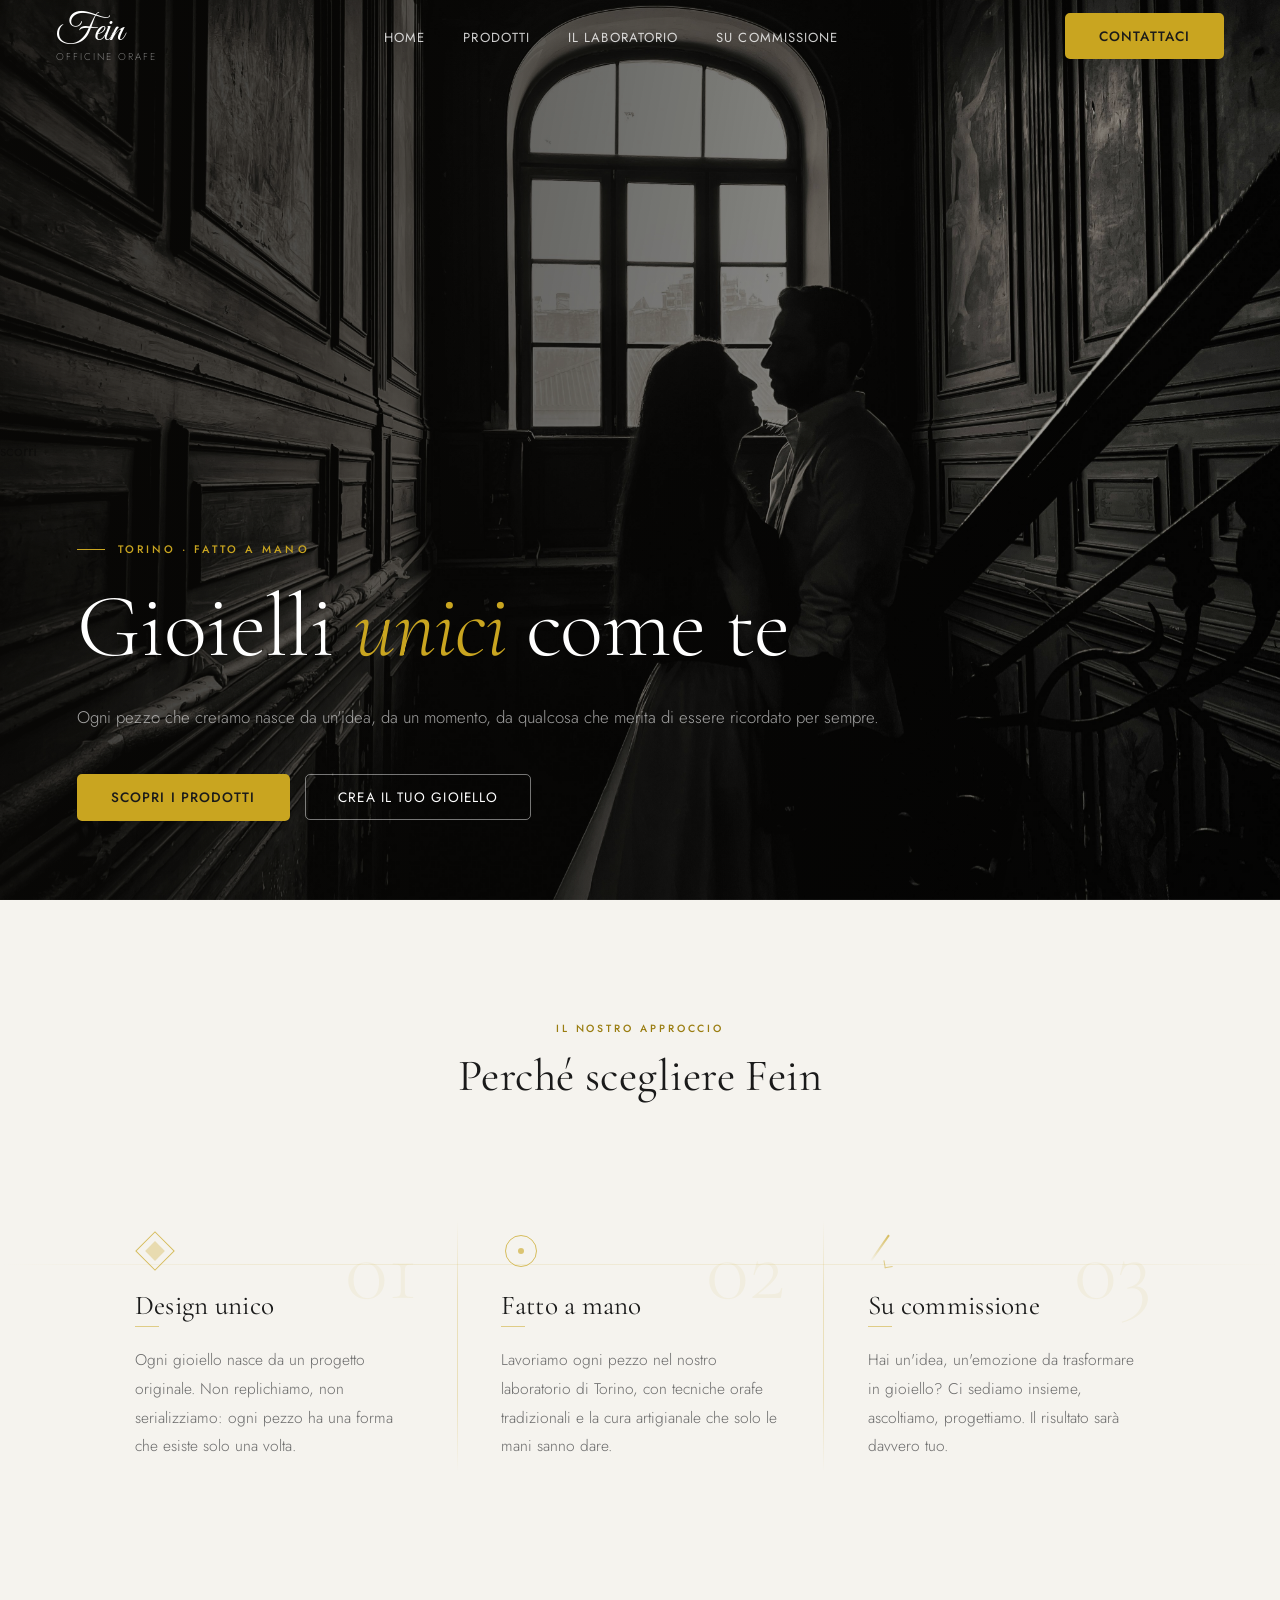
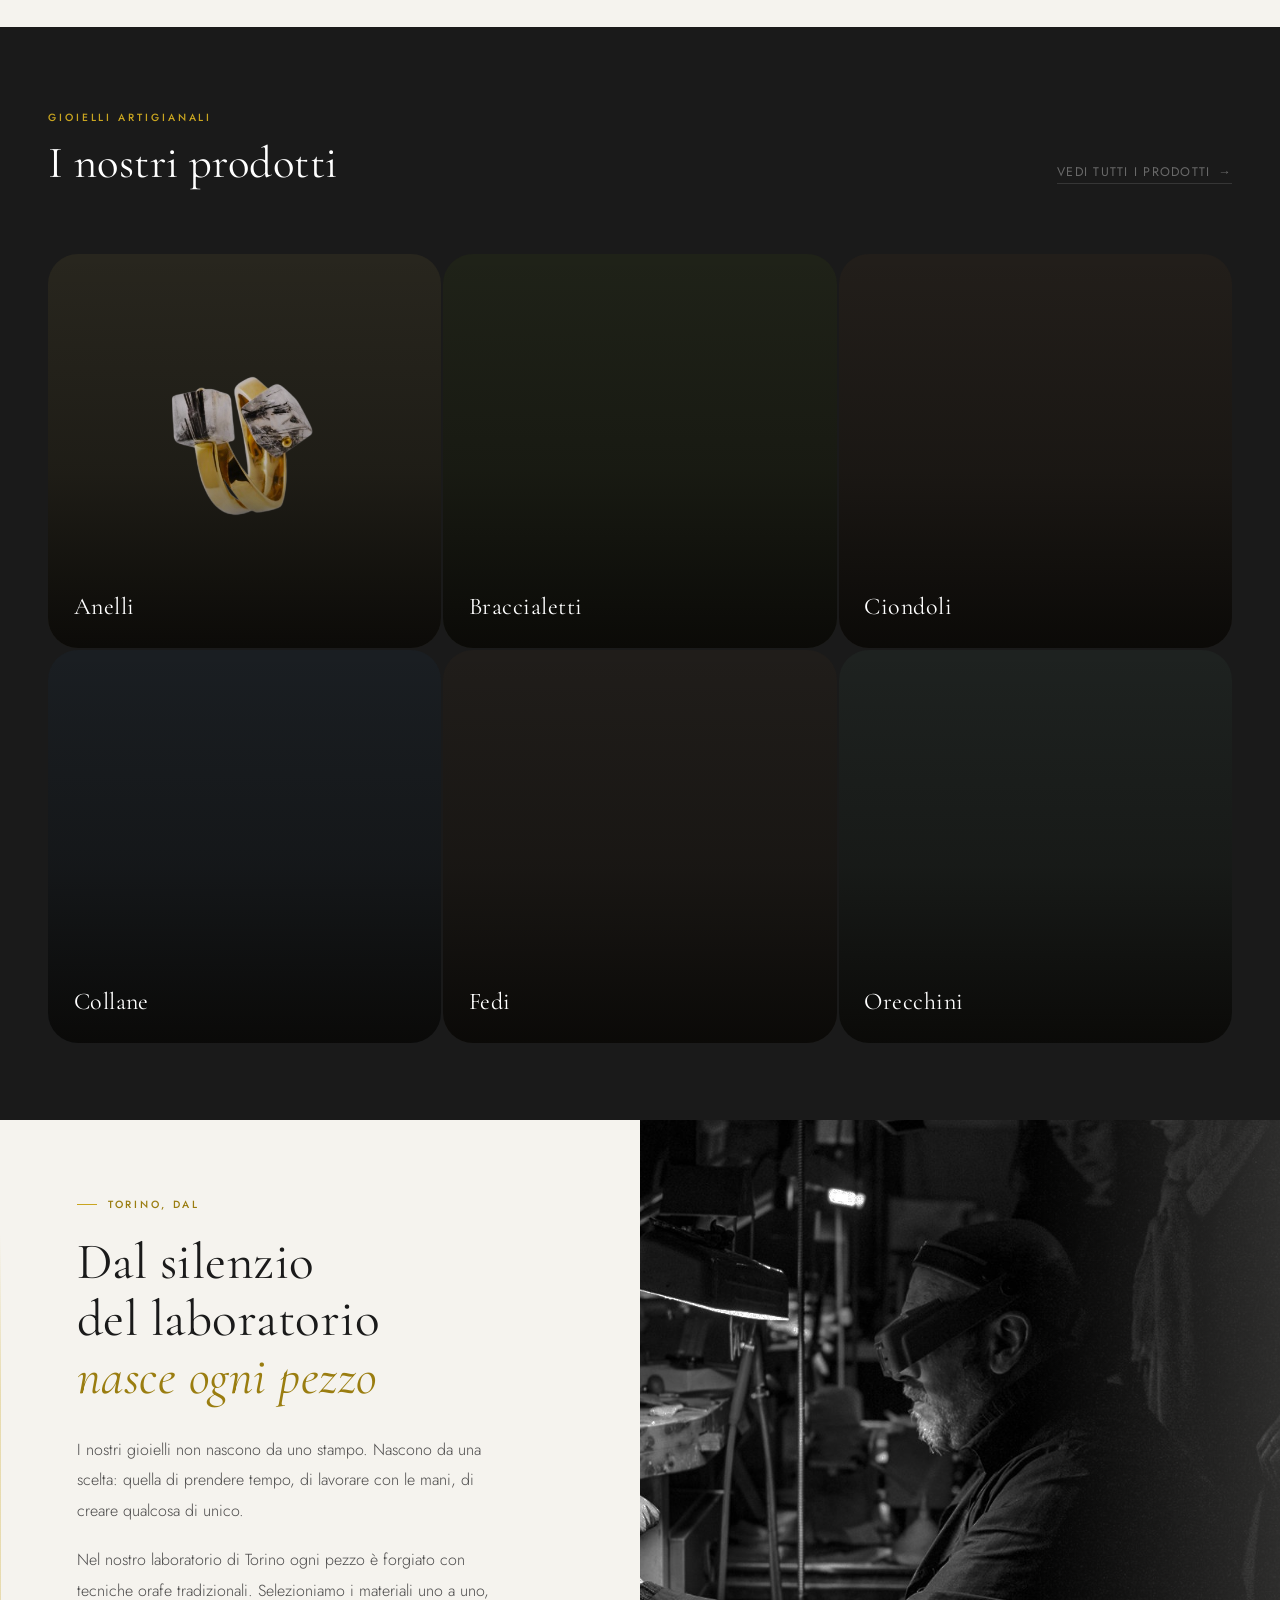
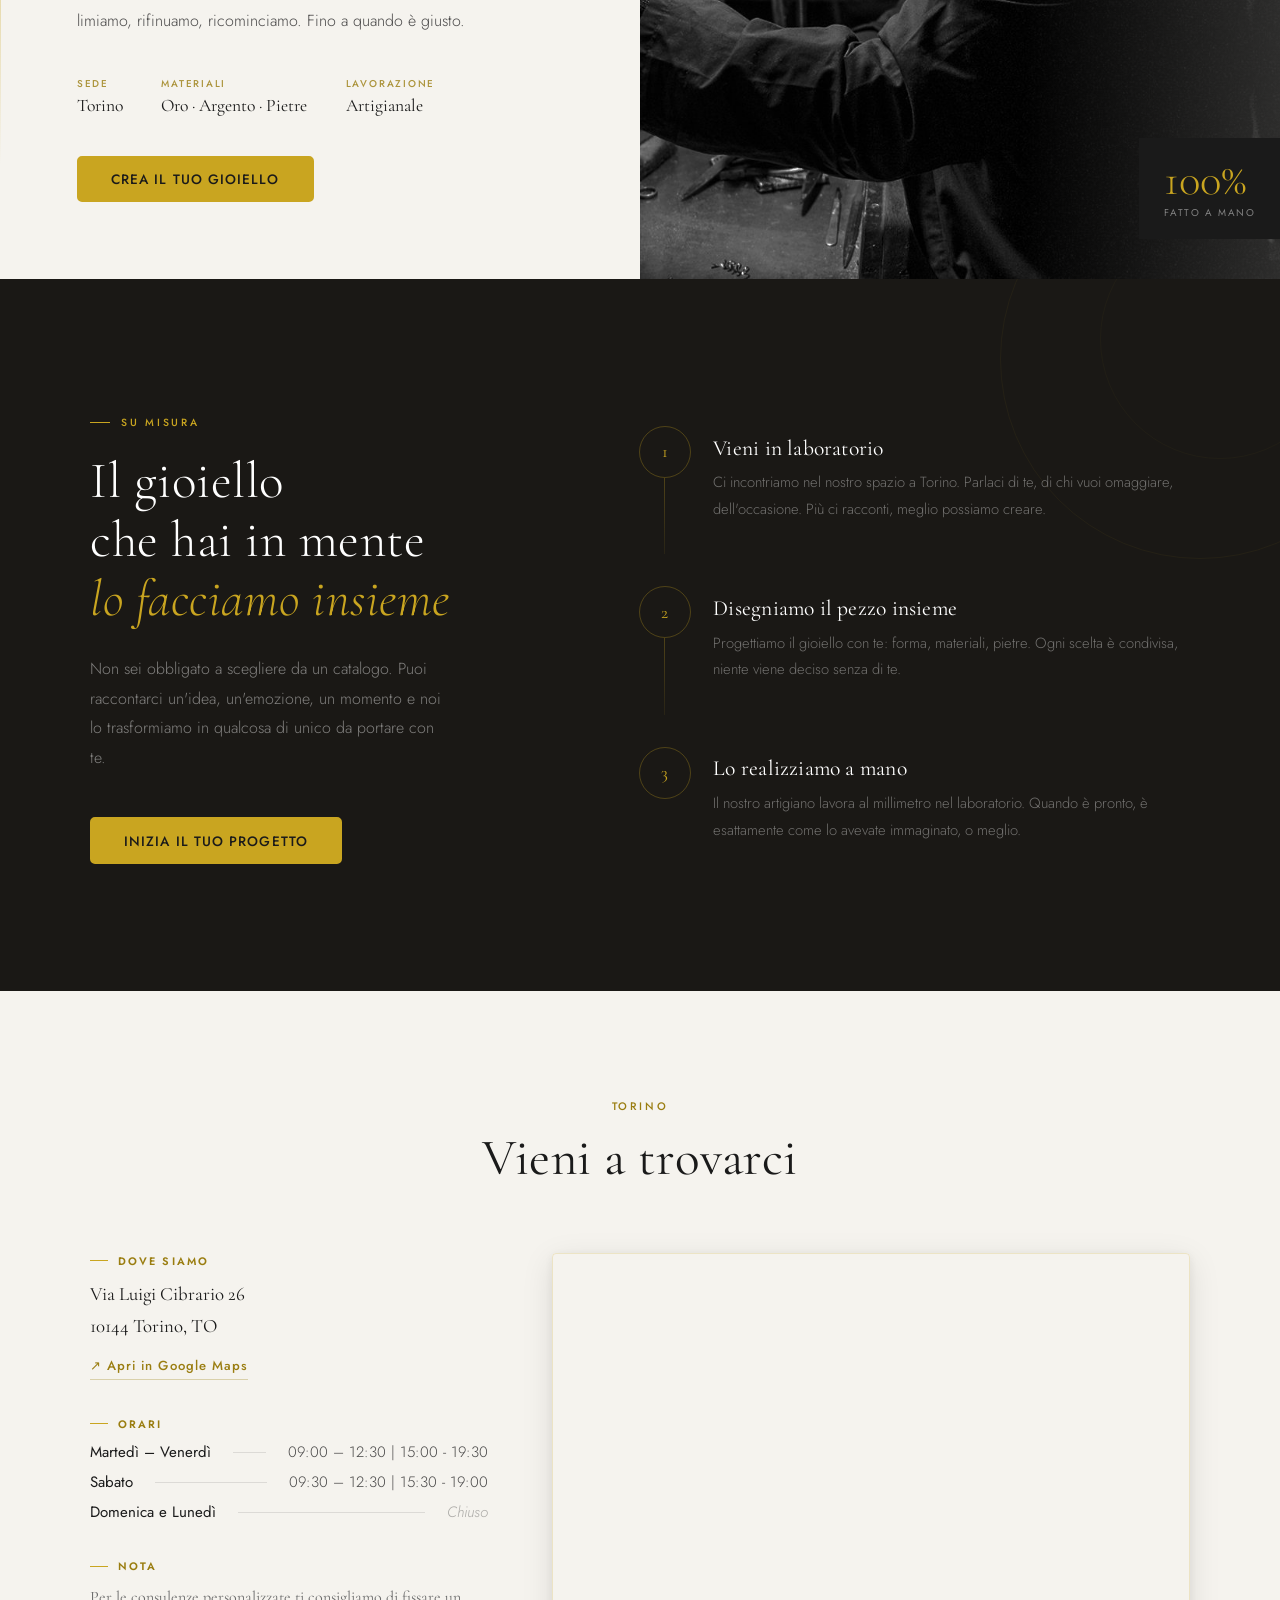
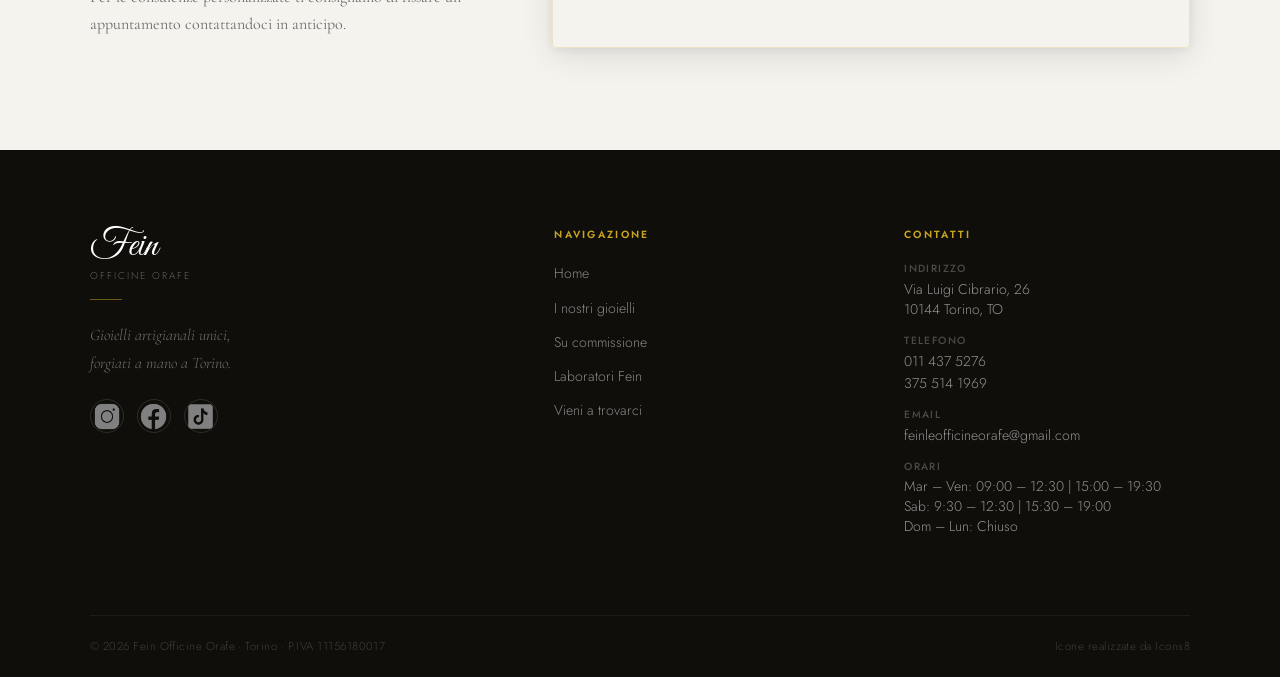
==== index.html @ 483e3eca "initial commit" ====
<!DOCTYPE html>
<html lang="it">
<head>
  <meta charset="UTF-8" />
  <meta name="viewport" content="width=device-width, initial-scale=1.0" />
  <title>Fein — Officine Orafe · Gioielli Artigianali a Torino</title>

  <!-- Google Fonts -->
  <link rel="preconnect" href="https://fonts.googleapis.com" />
  <link rel="preconnect" href="https://fonts.gstatic.com" crossorigin />
  <link href="https://fonts.googleapis.com/css2?family=Great+Vibes&family=Cormorant+Garamond:ital,wght@0,300;0,400;0,600;1,300;1,400&family=Jost:wght@300;400;500;600&display=swap" rel="stylesheet" />

  <link rel="stylesheet" href="/style.css" />
</head>
<body>

  <!-- ═══════════════════════════════════════
       NAVBAR
  ═══════════════════════════════════════ -->
  <nav class="navbar" id="navbar">

    <a href="/index.html" class="navbar__logo">
      <span class="navbar__logo-script">Fein</span>
      <span class="navbar__logo-subtitle">Officine orafe</span>
    </a>

    <ul class="navbar__links">
      <li><a href="/index.html">Home</a></li>
      <li><a href="/catalogo/index.html">Prodotti</a></li>
      <li><a href="/laboratorio/index.html">Il laboratorio</a></li>
      <li><a href="/su commissione/index.html">Su commissione</a></li>
    </ul>

    <a href="/contatti/index.html" class="btn-gold navbar__cta">Contattaci</a>

    <button class="navbar__hamburger" id="hamburger" aria-label="Menu">
      <span></span><span></span><span></span>
    </button>
  </nav>

  <!-- Mobile menu -->
  <div class="navbar__mobile-menu" id="mobileMenu">
    <a href="/index.html">Home</a>
    <a href="/catalogo/index.html">Prodotti</a>
    <a href="/laboratorio/index.html">Il laboratorio</a>
    <a href="/su commissione/index.html">Su commissione</a>
    <a href="/contatti/index.html" class="btn-gold" style="text-align:center; margin-top:.5rem;">Contattaci</a>
  </div>


  <!-- ═══════════════════════════════════════
       HERO
  ═══════════════════════════════════════ -->
  <section class="hero" id="home">


    <div class="hero__bg"></div>

    <!-- Overlay scuro + grain -->
    <div class="hero__overlay"></div>
    <div class="hero__grain" aria-hidden="true"></div>

    <div class="hero__inner">

      <!-- Colonna testo -->
      <div class="hero__content">
        <span class="hero__eyebrow">Torino · Fatto a mano</span>

        <h1 class="hero__title">
          Gioielli 
          <em>unici</em>
          come te
        </h1>

        <p class="hero__lead">
          Ogni pezzo che creiamo nasce da un'idea, da un momento,
          da qualcosa che merita di essere ricordato per sempre.
        </p>

        <div class="hero__actions">
          <a href="/catalogo/index.html" class="btn-gold">Scopri i prodotti</a>
          <a href="/su commissione/index.html" class="btn-outline">Crea il tuo gioiello</a>
        </div>
      </div>

      <!-- Decorazione geometrica laterale -->
      <div class="hero__deco" aria-hidden="true">
        <div class="hero__deco-ring hero__deco-ring--lg"></div>
        <div class="hero__deco-ring hero__deco-ring--sm"></div>
        <div class="hero__deco-line"></div>
      </div>

    </div>

    <!-- Scroll indicator -->
    <div class="hero__scroll" aria-hidden="true">
      <span class="hero__scroll-line"></span>
      <span class="hero__scroll-label">scorri</span>
    </div>

  </section>


  <!-- ═══════════════════════════════════════
       PERCHÉ FEIN
  ═══════════════════════════════════════ -->
  <section class="why" id="perche">

    <div class="why__inner">

      <div class="why__header reveal">
        <span class="why__eyebrow">Il nostro approccio</span>
        <h2 class="why__title">Perché scegliere Fein</h2>
      </div>

      <div class="why__grid">

        <!-- Card 1 -->
        <div class="why-card reveal">
          <span class="why-card__number" aria-hidden="true">01</span>
          <div class="why-card__icon why-card__icon--design" aria-hidden="true"></div>
          <div>
            <h3 class="why-card__title">Design unico</h3>
            <div class="why-card__rule"></div>
          </div>
          <p class="why-card__body">
            Ogni gioiello nasce da un progetto originale. Non replichiamo,
            non serializziamo: ogni pezzo ha una forma che esiste solo
            una volta.
          </p>
        </div>

        <!-- Card 2 -->
        <div class="why-card reveal" style="transition-delay: 0.14s;">
          <span class="why-card__number" aria-hidden="true">02</span>
          <div class="why-card__icon why-card__icon--hand" aria-hidden="true"></div>
          <div>
            <h3 class="why-card__title">Fatto a mano</h3>
            <div class="why-card__rule"></div>
          </div>
          <p class="why-card__body">
            Lavoriamo ogni pezzo nel nostro laboratorio di Torino,
            con tecniche orafe tradizionali e la cura artigianale
            che solo le mani sanno dare.
          </p>
        </div>

        <!-- Card 3 -->
        <div class="why-card reveal" style="transition-delay: 0.28s;">
          <span class="why-card__number" aria-hidden="true">03</span>
          <div class="why-card__icon why-card__icon--custom" aria-hidden="true"></div>
          <div>
            <h3 class="why-card__title">Su commissione</h3>
            <div class="why-card__rule"></div>
          </div>
          <p class="why-card__body">
            Hai un'idea, un'emozione da trasformare in gioiello?
            Ci sediamo insieme, ascoltiamo, progettiamo.
            Il risultato sarà davvero tuo.
          </p>
        </div>

      </div>

    </div>
  </section>


  <!-- ═══════════════════════════════════════
       I NOSTRI PRODOTTI
  ═══════════════════════════════════════ -->
  <section class="products" id="prodotti">
    <div class="products__inner">

      <div class="products__header reveal">
        <div class="products__header-text">
          <span class="products__eyebrow">Gioielli artigianali</span>
          <h2 class="products__title">I nostri prodotti</h2>
        </div>
        <a href="catalogo/index.html" class="products__header-link">Vedi tutti i prodotti</a>
      </div>

      <div class="products__grid">

        <!-- Anelli -->
        <!-- background-image: url('images/cat-anelli.jpg') -->
        <a href="/catalogo/index.html?categoria=anelli" class="cat-card reveal" style="background-image: url(/img/pexels-raulling-34741088.jpg);" loading="lazy">
          <div class="cat-card__img" style="background-image: url(/img/Asia-1024x683-removebg-preview.png)"></div>
          <div class="cat-card__overlay"></div>
          <div class="cat-card__label">
            <span class="cat-card__name">Anelli</span>
            <span class="cat-card__arrow">→</span>
          </div>
        </a>

        <!-- Braccialetti -->
        <!-- background-image: url('images/cat-braccialetti.jpg') -->
        <a href="/catalogo/index.html?categoria=braccialetti" class="cat-card reveal">
          <div class="cat-card__img"></div>
          <div class="cat-card__overlay"></div>
          <div class="cat-card__label">
            <span class="cat-card__name">Braccialetti</span>
            <span class="cat-card__arrow">→</span>
          </div>
        </a>

        <!-- Ciondoli -->
        <!-- background-image: url('images/cat-ciondoli.jpg') -->
        <a href="/catalogo/index.html?categoria=ciondoli" class="cat-card reveal">
          <div class="cat-card__img"></div>
          <div class="cat-card__overlay"></div>
          <div class="cat-card__label">
            <span class="cat-card__name">Ciondoli</span>
            <span class="cat-card__arrow">→</span>
          </div>
        </a>

        <!-- Collane -->
        <!-- background-image: url('images/cat-collane.jpg') -->
        <a href="/catalogo/index.html?categoria=collane" class="cat-card reveal">
          <div class="cat-card__img"></div>
          <div class="cat-card__overlay"></div>
          <div class="cat-card__label">
            <span class="cat-card__name">Collane</span>
            <span class="cat-card__arrow">→</span>
          </div>
        </a>

        <!-- Fedi -->
        <!-- background-image: url('images/cat-fedi.jpg') -->
        <a href="/catalogo/index.html?categoria=fedi" class="cat-card reveal">
          <div class="cat-card__img"></div>
          <div class="cat-card__overlay"></div>
          <div class="cat-card__label">
            <span class="cat-card__name">Fedi</span>
            <span class="cat-card__arrow">→</span>
          </div>
        </a>

        <!-- Orecchini -->
        <!-- background-image: url('images/cat-orecchini.jpg') -->
        <a href="/catalogo/index.html?categoria=orecchini" class="cat-card reveal">
          <div class="cat-card__img"></div>
          <div class="cat-card__overlay"></div>
          <div class="cat-card__label">
            <span class="cat-card__name">Orecchini</span>
            <span class="cat-card__arrow">→</span>
          </div>
        </a>

      </div>
    </div>
  </section>


  <!-- ═══════════════════════════════════════
       IL LABORATORIO
  ═══════════════════════════════════════ -->
  <section class="lab" id="laboratorio">



    <!-- Testo a sinistra -->
    <div class="lab__content">

      <span class="lab__eyebrow reveal">Torino, dal <!-- inserisci anno --></span>

      <h2 class="lab__title reveal">
        Dal silenzio<br>
        del laboratorio<br>
        <em>nasce ogni pezzo</em>
      </h2>

      <p class="lab__body reveal">
        I nostri gioielli non nascono da uno stampo. Nascono da una scelta:
        quella di prendere tempo, di lavorare con le mani, di creare qualcosa di unico.
      </p>

      <p class="lab__body reveal">
        Nel nostro laboratorio di Torino ogni pezzo è forgiato con tecniche
        orafe tradizionali. Selezioniamo i materiali uno a uno, limiamo,
        rifinuamo, ricominciamo. Fino a quando è giusto.
      </p>

      <!-- Dettagli tecnici — personalizza i valori -->
      <div class="lab__details reveal">
        <div class="lab__detail-item">
          <span class="lab__detail-label">Sede</span>
          <span class="lab__detail-value">Torino</span>
        </div>
        <div class="lab__detail-item">
          <span class="lab__detail-label">Materiali</span>
          <span class="lab__detail-value">Oro · Argento · Pietre</span>
        </div>
        <div class="lab__detail-item">
          <span class="lab__detail-label">Lavorazione</span>
          <span class="lab__detail-value">Artigianale</span>
        </div>
      </div>

      <div class="reveal">
        <a href="laboratorio/index.html" class="btn-gold">Crea il tuo gioiello</a>
      </div>

    </div>

    <!-- Immagine a destra -->
    <!-- Per inserire la foto: aggiungi style="background-image: url('images/laboratorio.jpg');" -->
    <div class="lab__visual reveal">

      <!-- Badge sovrapposto: personalizza il numero -->
      <div class="lab__badge">
        <span class="lab__badge-number">100%</span>
        <span class="lab__badge-label">Fatto a mano</span>
      </div>

    </div>
  </section>


  <!-- ═══════════════════════════════════════
       SU COMMISSIONE
  ═══════════════════════════════════════ -->
  <section class="commission" id="commissione">
    <div class="commission__inner">

      <!-- Colonna sinistra -->
      <div class="commission__intro">

        <span class="commission__eyebrow reveal">Su misura</span>

        <h2 class="commission__title reveal">
          Il gioiello<br>
          che hai in mente<br>
          <em>lo facciamo insieme</em>
        </h2>

        <p class="commission__lead reveal">
          Non sei obbligato a scegliere da un catalogo.
          Puoi raccontarci un'idea, un'emozione, un momento
          e noi lo trasformiamo in qualcosa di unico da portare con te.
        </p>

        <div class="reveal">
          <a href="/contatti/index.html" class="btn-gold">Inizia il tuo progetto</a>
        </div>

      </div>

      <!-- Colonna destra: i tre passi -->
      <div class="commission__steps">

        <div class="step reveal">
          <div class="step__number">
            <span class="step__number-inner">1</span>
          </div>
          <div class="step__body">
            <h3 class="step__title">Vieni in laboratorio</h3>
            <p class="step__desc">
              Ci incontriamo nel nostro spazio a Torino.
              Parlaci di te, di chi vuoi omaggiare, dell'occasione.
              Più ci racconti, meglio possiamo creare.
            </p>
          </div>
        </div>

        <div class="step reveal">
          <div class="step__number">
            <span class="step__number-inner">2</span>
          </div>
          <div class="step__body">
            <h3 class="step__title">Disegniamo il pezzo insieme</h3>
            <p class="step__desc">
              Progettiamo il gioiello con te: forma, materiali, pietre.
              Ogni scelta è condivisa, niente viene deciso senza di te.
            </p>
          </div>
        </div>

        <div class="step reveal">
          <div class="step__number">
            <span class="step__number-inner">3</span>
          </div>
          <div class="step__body">
            <h3 class="step__title">Lo realizziamo a mano</h3>
            <p class="step__desc">
              Il nostro artigiano lavora al millimetro nel laboratorio.
              Quando è pronto, è esattamente come lo avevate immaginato, o meglio.
            </p>
          </div>
        </div>

      </div>
    </div>
  </section>

  
  
  <!-- ═══════════════════════════════════════
       VIENI A TROVARCI
  ═══════════════════════════════════════ -->
  <section class="visit" id="vieni">

    <div class="visit__header reveal">
      <span class="visit__eyebrow">Torino</span>
      <h2 class="visit__title">Vieni a trovarci</h2>
    </div>

    <div class="visit__body">

      <div class="visit__info">

        <div class="reveal">
          <div class="visit__block-label">Dove siamo</div>
          <p class="visit__address">
            Via Luigi Cibrario 26<br>
            10144 Torino, TO
            <br>
            <a href="https://maps.app.goo.gl/memcEbEAM18f2AXj6" target="_blank" rel="noopener">
              ↗ Apri in Google Maps
            </a>
          </p>
        </div>

        <div class="reveal">
          <div class="visit__block-label">Orari</div>
          <div class="visit__hours-table">
            <div class="visit__hours-row">
              <span class="visit__hours-day">Martedì – Venerdì</span>
              <span class="visit__hours-time">09:00 – 12:30 | 15:00 - 19:30</span>
            </div>
            <div class="visit__hours-row">
              <span class="visit__hours-day">Sabato</span>
              <span class="visit__hours-time">09:30 – 12:30 | 15:30 - 19:00</span>
            </div>
            <div class="visit__hours-row visit__hours-row--closed">
              <span class="visit__hours-day">Domenica e Lunedì</span>
              <span class="visit__hours-time">Chiuso</span>
            </div>
          </div>
        </div>

        <div class="reveal">
          <div class="visit__block-label">Nota</div>
          <p class="visit__address" style="font-size: clamp(0.88rem, 1.4vw, 1rem); color: var(--gray-mid);">
            Per le consulenze personalizzate ti consigliamo di fissare un appuntamento
            contattandoci in anticipo.
          </p>
        </div>

      </div>

      <!--
        ISTRUZIONI MAPPA: Sostituisci con screenshot e link
      -->
      <div class="visit__map-wrap reveal">
        <iframe src="https://www.google.com/maps/embed?pb=!1m18!1m12!1m3!1d2817.3518813233627!2d7.661798676082745!3d45.078657071070225!2m3!1f0!2f0!3f0!3m2!1i1024!2i768!4f13.1!3m3!1m2!1s0x47886d9c8ca62af7%3A0xc6b7d1a80fcb262d!2sFein%20le%20Officine%20Orafe!5e0!3m2!1sit!2sit!4v1774539630311!5m2!1sit!2sit" width="600" height="450" style="border:0;" allowfullscreen="" loading="lazy" referrerpolicy="no-referrer-when-downgrade"></iframe>
      </div>

    </div>
  </section>


  <!-- ═══════════════════════════════════════
       FOOTER
  ═══════════════════════════════════════ -->
  <footer class="footer" id="contatti">

    <div class="footer__inner">

      <div class="footer__brand">
        <a href="#home" class="footer__logo">
          <span class="footer__logo-script">Fein</span>
          <span class="footer__logo-subtitle">Officine orafe</span>
        </a>
        <div class="footer__brand-rule"></div>
        <p class="footer__tagline">
          Gioielli artigianali unici,<br>
          forgiati a mano a Torino.
        </p>
        <div class="footer__social">
          <a href="https://www.instagram.com/fein.leofficineorafe/" class="footer__social-link" aria-label="Instagram" target="_blank" rel="noopener"><img src="/img/icons/icons8-instagram-50.png"></a>
          <a href="https://www.facebook.com/profile.php?id=100057106854939" class="footer__social-link" aria-label="Facebook" target="_blank" rel="noopener"><img src="/img/icons/icons8-facebook-50.png"></a>
          <a href="https://www.tiktok.com/@francescofein65" class="footer__social-link" aria-label="TikTok" target="_blank" rel="noopener"><img src="/img/icons/icons8-tiktok-50.png"></a>
        </div>
      </div>

      <div>
        <p class="footer__col-title">Navigazione</p>
        <ul class="footer__links">
          <li><a href="/index.html">Home</a></li>
          <li><a href="#prodotti">I nostri gioielli</a></li>
          <li><a href="#commissione">Su commissione</a></li>
          <li><a href="#laboratorio">Laboratori Fein</a></li>
          <li><a href="#vieni">Vieni a trovarci</a></li>
        </ul>
      </div>

      <div>
        <p class="footer__col-title">Contatti</p>
        <div class="footer__contact-item">
          <span class="footer__contact-label">Indirizzo</span>
          <span class="footer__contact-value">
            Via Luigi Cibrario, 26<br>
            10144 Torino, TO
          </span>
        </div>
        <div class="footer__contact-item">
          <span class="footer__contact-label">Telefono</span>
          <a href="tel:+390114375276" class="footer__contact-value">011 437 5276 </a>
          <a href="tel:+393755141969" class="footer__contact-value">375 514 1969 </a>
        </div>
        <div class="footer__contact-item">
          <span class="footer__contact-label">Email</span>
          <a href="mailto:feinleofficineorafe@gmail.com" class="footer__contact-value">feinleofficineorafe@gmail.com</a>
        </div>
        <div class="footer__contact-item">
          <span class="footer__contact-label">Orari</span>
          <span class="footer__contact-value">
            Mar – Ven: 09:00 – 12:30 | 15:00 – 19:30<br>
            Sab: 9:30 – 12:30 | 15:30 – 19:00 <br>
            Dom – Lun: Chiuso
          </span>
        </div>
      </div>

    </div>

    <div class="footer__bottom">
      <span class="footer__copy">
        © <span id="year"></span> Fein Officine Orafe · Torino · P.IVA 11156180017
      </span>
      <nav class="footer__legal">
        <a href="https://icons8.it/">Icone realizzate da Icons8</a>
      </nav>
    </div>

  </footer>


  <!-- Script -->
  <script src="/script.js"></script>
</body>
</html>
---- style.css ----
/* ──────────────────────────────────────────
   CSS VARIABLES
────────────────────────────────────────── */
:root {
  --gold:        #C9A520;
  --gold-light:  #E2C04A;
  --gold-dark:   #9A7D10;
  --dark:        #1a1a1a;
  --gray-dark:   #4a4949;
  --gray-mid:    #6b6b6b;
  --gray-light:  #e8e6e0;
  --off-white:   #f5f3ee;
  --white:       #ffffff;

  --font-script: 'Great Vibes', cursive;
  --font-serif:  'Cormorant Garamond', Georgia, serif;
  --font-sans:   'Jost', sans-serif;

  --nav-h: 72px;
}

/* ──────────────────────────────────────────
   RESET & BASE
────────────────────────────────────────── */
*, *::before, *::after { box-sizing: border-box; margin: 0; padding: 0; }

html { scroll-behavior: smooth; }

body {
  font-family: var(--font-sans);
  color: var(--dark);
  background: var(--off-white);
  overflow-x: hidden;
}

/* ──────────────────────────────────────────
   SCROLL-REVEAL
────────────────────────────────────────── */
.reveal {
  opacity: 0;
  transform: translateY(28px);
  transition: opacity 0.75s ease, transform 0.75s cubic-bezier(0.22,1,0.36,1);
}

.reveal.is-visible {
  opacity: 1;
  transform: translateY(0);
}

/* ──────────────────────────────────────────
   BOTTONI GLOBALI
────────────────────────────────────────── */
.btn-gold {
  display: inline-flex;
  align-items: center;
  justify-content: center;
  padding: 0.7rem 2rem;
  background: var(--gold);
  color: var(--dark);
  font-family: var(--font-sans);
  font-size: 0.85rem;
  font-weight: 500;
  letter-spacing: 0.08em;
  text-transform: uppercase;
  border: 2px solid var(--gold);
  border-radius: 5px;          /* squadrato — diverso dal sito prodotto */
  text-decoration: none;
  cursor: pointer;
  transition: background 0.25s, color 0.25s, transform 0.2s;
  white-space: nowrap;
}

.btn-gold:hover {
  background: transparent;
  color: var(--gold-light);
  transform: translateY(-2px);
}

.btn-outline {
  display: inline-flex;
  align-items: center;
  justify-content: center;
  padding: 0.7rem 2rem;
  background: transparent;
  color: var(--white);
  font-family: var(--font-sans);
  font-size: 0.85rem;
  font-weight: 400;
  letter-spacing: 0.08em;
  text-transform: uppercase;
  border: 1px solid rgba(255,255,255,0.45);
  border-radius: 5px;
  text-decoration: none;
  cursor: pointer;
  transition: border-color 0.25s, color 0.25s, background 0.25s, transform 0.2s;
  white-space: nowrap;
}

.btn-outline:hover {
  border-color: var(--gold);
  color: var(--gold-light);
  transform: translateY(-2px);
}

/* ──────────────────────────────────────────
   NAVBAR
────────────────────────────────────────── */
.navbar {
  position: fixed;
  top: 0; left: 0; right: 0;
  z-index: 1000;
  height: var(--nav-h);
  display: flex;
  align-items: center;
  justify-content: space-between;
  padding: 0 clamp(1.5rem, 5vw, 3.5rem);
  background: transparent;
  transition: background 0.4s ease, box-shadow 0.4s ease;
}

.navbar.scrolled {
  background: rgba(20, 18, 12, 0.94);
  backdrop-filter: blur(14px);
  -webkit-backdrop-filter: blur(14px);
  box-shadow: 0 2px 24px rgba(0,0,0,0.3);
}

.navbar__logo {
  display: flex;
  flex-direction: column;
  line-height: 1;
  text-decoration: none;
}

.navbar__logo-script {
  font-family: var(--font-script);
  font-size: clamp(1.8rem, 3vw, 2.4rem);
  color: var(--white);
  line-height: 1.1;
}

.navbar__logo-subtitle {
  font-family: var(--font-sans);
  font-weight: 300;
  font-size: 0.62rem;
  letter-spacing: 0.2em;
  text-transform: uppercase;
  color: rgba(255,255,255,0.45);
}

.navbar__links {
  display: flex;
  gap: clamp(1.2rem, 3vw, 2.5rem);
  list-style: none;
}

.navbar__links a {
  font-family: var(--font-sans);
  font-size: 0.82rem;
  font-weight: 400;
  letter-spacing: 0.08em;
  text-transform: uppercase;
  color: rgba(255,255,255,0.8);
  text-decoration: none;
  position: relative;
  padding-bottom: 2px;
  transition: color 0.25s;
}

.navbar__links a::after {
  content: '';
  position: absolute;
  bottom: -2px; left: 0;
  width: 0; height: 1px;
  background: var(--gold);
  transition: width 0.3s ease;
}

.navbar__links a:hover { color: var(--white); }
.navbar__links a:hover::after { width: 100%; }

/* Hamburger */
.navbar__hamburger {
  display: none;
  flex-direction: column;
  gap: 5px;
  cursor: pointer;
  padding: 4px;
  background: none;
  border: none;
}

.navbar__hamburger span {
  display: block;
  width: 26px;
  height: 2px;
  background: var(--white);
  border-radius: 2px;
  transition: transform 0.3s, opacity 0.3s;
}

.navbar__hamburger.open span:nth-child(1) { transform: translateY(7px) rotate(45deg); }
.navbar__hamburger.open span:nth-child(2) { opacity: 0; }
.navbar__hamburger.open span:nth-child(3) { transform: translateY(-7px) rotate(-45deg); }

/* Mobile menu */
.navbar__mobile-menu {
  display: none;
  position: fixed;
  height: 100vh;
  top: var(--nav-h); left: 0; right: 0;
  background: rgba(15, 14, 11, 0.98);
  padding: 1.5rem 2rem 2rem;
  flex-direction: column;
  gap: 1.4rem;
  z-index: 999;
  transform: translateY(-10px);
  opacity: 0;
  transition: transform 0.3s ease, opacity 0.3s ease;
}

.navbar__mobile-menu.open {
  display: flex;
  transform: translateY(0);
  opacity: 1;
}

.navbar__mobile-menu a {
  font-family: var(--font-sans);
  font-size: 1rem;
  font-weight: 400;
  letter-spacing: 0.1em;
  text-transform: uppercase;
  color: rgba(255,255,255,0.75);
  text-decoration: none;
  padding-bottom: 0.8rem;
  border-bottom: 1px solid rgba(255,255,255,0.07);
  transition: color 0.2s;
}

.navbar__mobile-menu a:hover { color: var(--gold); }

@media (max-width: 768px) {
  .navbar__links,
  .navbar__cta { display: none; }
  .navbar__hamburger { display: flex; }
}

@media (min-width: 769px) {
  .navbar__mobile-menu { display: none !important; }
}

/* ──────────────────────────────────────────
   HERO
────────────────────────────────────────── */
.hero {
  position: relative;
  width: 100%;
  min-height: 100svh;
  display: flex;
  align-items: center;
  overflow: hidden;
  
}

/* Sfondo — sostituire con l'immagine reale */
.hero__bg {
  position: absolute;
  inset: 0;
}

.hero__bg::before {
  content: '';
  /* ↓ Decommentare con l'immagine reale ↓ */
  background-image: url(/img/pexels-firvntivcus-33032997.jpg);
  background-size: cover;
  background-position: bottom;
  
  position: fixed; 
  top: 0;
  left: 0;
  width: 100%;
  height: 100%;
  
  /* Lo mandiamo dietro al contenuto */
  z-index: -1; 

  /* Leggero zoom animato all'apertura */
  animation: heroZoom 8s ease-out both
}

@keyframes heroZoom {
  from { transform: scale(1.06); }
  to   { transform: scale(1); }
}

/* Overlay gradient direzionale — più scuro a sinistra dove c'è il testo */
.hero__overlay {
  position: absolute;
  inset: 0;
  background: linear-gradient(
    100deg,
    rgba(10, 9, 7, 0.85) 0%,
    rgba(10, 9, 7, 0.55) 50%,
    rgba(10, 9, 7, 0.2)  100%
  );
  z-index: 1;
}



/* Layout interno */
.hero__inner {
  position: absolute;
  bottom: 0px;
  z-index: 3;
  width: 100%;
  max-width: 1200px;
  margin: 0 auto;
  padding: calc(var(--nav-h) + 3rem) clamp(1.5rem, 6vw, 5rem) 5rem;
  display: flex;
  align-items: center;
  justify-content: space-between;
  gap: 2rem;
}

/* Colonna testo */
.hero__content {
  max-width: 900px;
}

.hero__eyebrow {
  display: inline-flex;
  align-items: center;
  gap: 0.8rem;
  font-family: var(--font-sans);
  font-size: 0.68rem;
  font-weight: 500;
  letter-spacing: 0.28em;
  text-transform: uppercase;
  color: var(--gold);
  margin-bottom: 1.4rem;
  animation: fadeUp 1s 0.1s cubic-bezier(0.22,1,0.36,1) both;
}

.hero__eyebrow::before {
  content: '';
  display: block;
  width: 28px;
  height: 1px;
  background: var(--gold);
  flex-shrink: 0;
}

.hero__title {
  font-family: var(--font-serif);
  font-weight: 300;
  font-size: clamp(3rem, 7vw, 6rem);
  line-height: 1.08;
  color: var(--white);
  letter-spacing: -0.01em;
  margin-bottom: 1.6rem;
  animation: fadeUp 1s 0.22s cubic-bezier(0.22,1,0.36,1) both;
}

.hero__title em {
  font-style: italic;
  color: var(--gold);
}

.hero__lead {
  font-family: var(--font-sans);
  font-weight: 300;
  font-size: clamp(0.92rem, 1.6vw, 1.05rem);
  line-height: 1.8;
  color: rgba(255,255,255,0.62);
  max-width: 840px;
  margin-bottom: 2.6rem;
  animation: fadeUp 1s 0.36s cubic-bezier(0.22,1,0.36,1) both;
}

.hero__actions {
  display: flex;
  gap: 1rem;
  flex-wrap: wrap;
  animation: fadeUp 1s 0.48s cubic-bezier(0.22,1,0.36,1) both;
}

@keyframes fadeUp {
  from { opacity: 0; transform: translateY(22px); }
  to   { opacity: 1; transform: translateY(0); }
}


@keyframes scrollPulse {
  0%, 100% { transform: scaleX(1);   opacity: 0.5; }
  50%       { transform: scaleX(1.3); opacity: 1;   }
}

/* ── Responsive hero ── */
@media (max-width: 768px) {
  .hero__deco { display: none; }

  .hero__inner {
    flex-direction: column;
    justify-content: flex-end;
    padding-bottom: 4rem;
  }

  .hero__content {
    max-width: 100%;
  }

  .hero__scroll {
    left: 1.5rem;
  }
}

/* ──────────────────────────────────────────
   SEZIONE: PERCHÉ FEIN
────────────────────────────────────────── */
.why {
  background: var(--off-white);
  padding: clamp(5rem, 9vw, 8rem) clamp(1.5rem, 5vw, 3rem);
  position: relative;
  overflow: hidden;
}

/* Linea orizzontale decorativa in background */
.why::before {
  content: '';
  position: absolute;
  top: 50%;
  left: 0; right: 0;
  height: 1px;
  background: linear-gradient(
    to right,
    transparent,
    rgba(201,165,32,0.12) 20%,
    rgba(201,165,32,0.12) 80%,
    transparent
  );
  pointer-events: none;
}

.why__inner {
  max-width: 1100px;
  margin: 0 auto;
}

/* Header sezione */
.why__header {
  text-align: center;
  margin-bottom: clamp(3rem, 6vw, 5rem);
}

.why__eyebrow {
  display: inline-block;
  font-family: var(--font-sans);
  font-size: 0.65rem;
  font-weight: 500;
  letter-spacing: 0.28em;
  text-transform: uppercase;
  color: var(--gold-dark);
  margin-bottom: 0.8rem;
}

.why__title {
  font-family: var(--font-serif);
  font-weight: 400;
  font-size: clamp(1.8rem, 4vw, 2.8rem);
  color: var(--dark);
  letter-spacing: 0.01em;
}

/* Griglia 3 colonne */
.why__grid {
  display: grid;
  grid-template-columns: repeat(3, 1fr);
  gap: 0;
}

/* Singola card */
.why-card {
  padding: clamp(2rem, 4vw, 3.5rem) clamp(1.5rem, 3.5vw, 3rem);
  position: relative;
  display: flex;
  flex-direction: column;
  gap: 1.2rem;
  transition: background 0.35s;
}

/* Divisori verticali tra le card */
.why-card + .why-card::before {
  content: '';
  position: absolute;
  left: 0;
  top: 12%;
  bottom: 12%;
  width: 1px;
  background: linear-gradient(
    to bottom,
    transparent,
    rgba(201,165,32,0.25) 30%,
    rgba(201,165,32,0.25) 70%,
    transparent
  );
}

.why-card:hover {
  background: rgba(201,165,32,0.03);
}

/* Numero grande in background */
.why-card__number {
  position: absolute;
  top: clamp(2rem, 3.5vw, 3rem);
  right: clamp(1.5rem, 3vw, 2.5rem);
  font-family: var(--font-serif);
  font-size: clamp(4rem, 7vw, 7rem);
  font-weight: 300;
  line-height: 1;
  color: rgba(201,165,32,0.07);
  user-select: none;
  pointer-events: none;
  transition: color 0.35s;
}

.why-card:hover .why-card__number {
  color: rgba(201,165,32,0.12);
}

/* Icona / simbolo */
.why-card__icon {
  width: 40px;
  height: 40px;
  position: relative;
  flex-shrink: 0;
}

/* Icona 1: diamante */
.why-card__icon--design::before {
  content: '';
  position: absolute;
  inset: 6px;
  border: 1.5px solid var(--gold);
  transform: rotate(45deg);
  opacity: 0.7;
}

.why-card__icon--design::after {
  content: '';
  position: absolute;
  inset: 13px;
  background: var(--gold);
  transform: rotate(45deg);
  opacity: 0.3;
}

/* Icona 2: mano stilizzata — cerchio con punto centrale */
.why-card__icon--hand::before {
  content: '';
  position: absolute;
  inset: 4px;
  border-radius: 50%;
  border: 1.5px solid var(--gold);
  opacity: 0.7;
}

.why-card__icon--hand::after {
  content: '';
  position: absolute;
  top: 50%; left: 50%;
  width: 6px; height: 6px;
  background: var(--gold);
  border-radius: 50%;
  transform: translate(-50%, -50%);
  opacity: 0.6;
}

/* Icona 3: matita — linea diagonale */
.why-card__icon--custom {
  overflow: visible;
}

.why-card__icon--custom::before {
  content: '';
  position: absolute;
  top: 4px; left: 50%;
  width: 1.5px;
  height: 32px;
  background: linear-gradient(to bottom, var(--gold), transparent);
  transform: rotate(35deg);
  transform-origin: top center;
  opacity: 0.7;
}

.why-card__icon--custom::after {
  content: '';
  position: absolute;
  bottom: 4px; left: 50%;
  width: 8px; height: 8px;
  border-left: 1.5px solid var(--gold);
  border-bottom: 1.5px solid var(--gold);
  transform: rotate(-10deg) translateX(-50%);
  opacity: 0.5;
}

/* Testo card */
.why-card__title {
  font-family: var(--font-serif);
  font-weight: 400;
  font-size: clamp(1.25rem, 2.2vw, 1.7rem);
  color: var(--dark);
  line-height: 1.2;
  letter-spacing: 0.01em;
}

.why-card__body {
  font-family: var(--font-sans);
  font-weight: 300;
  font-size: clamp(0.88rem, 1.3vw, 0.97rem);
  line-height: 1.85;
  color: var(--gray-mid);
  max-width: 280px;
}

/* Trattino decorativo sotto il titolo */
.why-card__rule {
  width: 24px;
  height: 1px;
  background: var(--gold);
  opacity: 0.5;
  margin-top: 0.2rem;
  transition: width 0.35s ease;
}

.why-card:hover .why-card__rule {
  width: 40px;
  opacity: 0.8;
}

/* Responsive */
@media (max-width: 768px) {
  .why__grid {
    grid-template-columns: 1fr;
  }

  .why-card + .why-card::before {
    top: 0; bottom: auto;
    left: 12%; right: 12%;
    width: auto; height: 1px;
    background: linear-gradient(
      to right,
      transparent,
      rgba(201,165,32,0.25) 30%,
      rgba(201,165,32,0.25) 70%,
      transparent
    );
  }

  .why-card__number {
    font-size: 5rem;
  }
}

/* ──────────────────────────────────────────
   SEZIONE: I NOSTRI PRODOTTI
────────────────────────────────────────── */
.products {
  background: var(--dark);
  padding: clamp(2rem, 6vw, 5rem) clamp(1.5rem, 5vw, 3rem);
  overflow: hidden;
}

.products__inner {
  max-width: 1200px;
  margin: 0 auto;
}

.products__header {
  display: flex;
  align-items: flex-end;
  justify-content: space-between;
  gap: 2rem;
  margin-bottom: clamp(2.5rem, 5vw, 4rem);
  flex-wrap: wrap;
}

.products__header-text {}

.products__eyebrow {
  display: inline-block;
  font-family: var(--font-sans);
  font-size: 0.65rem;
  font-weight: 500;
  letter-spacing: 0.28em;
  text-transform: uppercase;
  color: var(--gold);
  margin-bottom: 0.7rem;
}

.products__title {
  font-family: var(--font-serif);
  font-weight: 400;
  font-size: clamp(1.8rem, 4vw, 2.8rem);
  color: var(--white);
  letter-spacing: 0.01em;
}

.products__header-link {
  font-family: var(--font-sans);
  font-size: 0.78rem;
  font-weight: 400;
  letter-spacing: 0.1em;
  text-transform: uppercase;
  color: rgba(255,255,255,0.35);
  text-decoration: none;
  display: inline-flex;
  align-items: center;
  gap: 0.5rem;
  padding-bottom: 2px;
  border-bottom: 1px solid rgba(255,255,255,0.12);
  transition: color 0.25s, border-color 0.25s;
  white-space: nowrap;
  flex-shrink: 0;
  margin-bottom: 0.4rem;
}

.products__header-link::after {
  content: '→';
  transition: transform 0.25s;
}

.products__header-link:hover {
  color: var(--gold-light);
  border-color: rgba(201,165,32,0.4);
}

.products__header-link:hover::after {
  transform: translateX(4px);
}

/* Griglia 3+3 */
.products__grid {
  display: grid;
  grid-template-columns: repeat(3, 1fr);
  gap: 2px;           /* gap minimo — effetto mosaico */
}

/* Singola card categoria */
.cat-card {
  position: relative;
  aspect-ratio: 7 / 7;
  overflow: hidden;
  cursor: pointer;
  display: block;
  text-decoration: none;

  /* Fallback colore — sostituire con background-image */
  background-color: #2a2820;
  background-size: cover;
  background-position: center;
  background-blend-mode: lighten;
  border-radius: 30px;
}

/* Colori fallback differenziati */
.cat-card:nth-child(1) { background-color: #28261e; }
.cat-card:nth-child(2) { background-color: #1f2218; }
.cat-card:nth-child(3) { background-color: #221e1a; }
.cat-card:nth-child(4) { background-color: #1a1e22; }
.cat-card:nth-child(5) { background-color: #201d1a; }
.cat-card:nth-child(6) { background-color: #1e2220; }

/* Zoom immagine all'hover */
.cat-card__img {
  position: absolute;
  inset: 0;
  background-size: cover;
  background-position: center;
  transform: scale(0.60);
  transition: transform 0.7s cubic-bezier(0.22, 1, 0.36, 1);
}

.cat-card:hover .cat-card__img {
  transform: scale(0.65);
}

/* Overlay gradient dal basso */
.cat-card__overlay {
  position: absolute;
  inset: 0;
  background: linear-gradient(
    to top,
    rgba(8, 7, 5, 0.88) 0%,
    rgba(8, 7, 5, 0.3)  45%,
    transparent         100%
  );
  transition: opacity 0.4s;
  z-index: 1;
}

.cat-card:hover .cat-card__overlay {
  opacity: 1.0;
}

/* Testo in basso */
.cat-card__label {
  position: absolute;
  bottom: 0; left: 0; right: 0;
  z-index: 2;
  padding: clamp(1rem, 2.5vw, 1.8rem) clamp(1rem, 2.5vw, 1.6rem);
  display: flex;
  align-items: flex-end;
  justify-content: space-between;
}


.cat-card__name {
  font-family: var(--font-serif);
  font-weight: 400;
  font-size: clamp(1.1rem, 2.2vw, 1.5rem);
  color: var(--white);
  letter-spacing: 0.02em;
  line-height: 1;
}

/* Freccia — appare all'hover */
.cat-card__arrow {
  width: 30px;
  height: 30px;
  border: 1px solid rgba(255,255,255,0.25);
  border-radius: 50%;
  display: flex;
  align-items: center;
  justify-content: center;
  color: var(--white);
  font-size: 0.8rem;
  flex-shrink: 0;
  opacity: 0;
  transform: translateY(6px);
  transition: opacity 0.3s ease, transform 0.3s ease, border-color 0.3s;
}

.cat-card:hover .cat-card__arrow {
  opacity: 1;
  transform: translateY(0);
  border-color: var(--gold);
  color: var(--gold-light);
}


/* Linea gold in basso che cresce all'hover */
.cat-card::after {
  content: '';
  position: absolute;
  bottom: 0; left: 0;
  height: 2px;
  width: 0;
  background: var(--gold);
  z-index: 3;
  transition: width 0.4s cubic-bezier(0.22,1,0.36,1);
}

.cat-card:hover::after {
  width: 100%;
}

/* Stagger reveal */
.cat-card.reveal:nth-child(1) { transition-delay: 0.05s; }
.cat-card.reveal:nth-child(2) { transition-delay: 0.12s; }
.cat-card.reveal:nth-child(3) { transition-delay: 0.19s; }
.cat-card.reveal:nth-child(4) { transition-delay: 0.26s; }
.cat-card.reveal:nth-child(5) { transition-delay: 0.33s; }
.cat-card.reveal:nth-child(6) { transition-delay: 0.40s; }

/* Responsive */
@media (max-width: 768px) {
  .products__grid {
    grid-template-columns: repeat(2, 1fr);
  }

  .cat-card {
    aspect-ratio: 1;
  }
}

@media (max-width: 480px) {
  .products__grid {
    grid-template-columns: 1fr 1fr;
    gap: 2px;
  }

  .cat-card {
    aspect-ratio: 3 / 4;
  }
}

/* ──────────────────────────────────────────
   SEZIONE: IL LABORATORIO
────────────────────────────────────────── */
.lab {
  background: var(--off-white);
  display: grid;
  grid-template-columns: 1fr 1fr;
  min-height: clamp(450px, 50vw, 690px);
  overflow: hidden;
  
}

/* Colonna immagine — a sinistra */
.lab__visual {
  position: relative;
  overflow: hidden;

  /* Fallback colore */
  background-color: #2e2b25;
  background-image: url('/img/gioielleria-artigianale-officine-orafe-torino.jpg');
  background-size: cover;
  background-position: center;
}

/* Zoom sottile all'entrata in viewport */
.lab__visual.is-visible {
  animation: labZoom 1.4s cubic-bezier(0.22,1,0.36,1) both;
}

@keyframes labZoom {
  from { transform: scale(1.05); }
  to   { transform: scale(1); }
}

/* Overlay laterale che sfuma verso il testo */
.lab__visual::after {
  content: '';
  position: absolute;
  inset: 0;
  background: linear-gradient(
    to right,
    transparent 60%,
    rgba(245,243,238,0.18) 100%
  );
  pointer-events: none;
}

/* Contatore pezzi — badge sovrapposto */
.lab__badge {
  position: absolute;
  bottom: 2.5rem;
  right: -1px;          /* sfora leggermente sul testo */
  z-index: 2;
  background: var(--dark);
  padding: 1.2rem 1.6rem;
  display: flex;
  flex-direction: column;
  align-items: flex-start;
  gap: 0.15rem;
  min-width: 130px;
}

.lab__badge-number {
  font-family: var(--font-serif);
  font-size: clamp(2rem, 3.5vw, 2.8rem);
  font-weight: 300;
  color: var(--gold);
  line-height: 1;
}

.lab__badge-label {
  font-family: var(--font-sans);
  font-size: 0.62rem;
  font-weight: 400;
  letter-spacing: 0.16em;
  text-transform: uppercase;
  color: rgba(255,255,255,0.45);
}

/* Colonna testo — a destra */
.lab__content {
  display: flex;
  flex-direction: column;
  justify-content: center;
  padding: clamp(3rem, 6vw, 6rem) clamp(2.5rem, 6vw, 5.5rem);
  position: relative;
}

/* Linea verticale decorativa a sinistra del testo */
.lab__content::before {
  content: '';
  position: absolute;
  left: 0;
  top: 15%; bottom: 15%;
  width: 1px;
  background: linear-gradient(
    to bottom,
    transparent,
    rgba(201,165,32,0.3) 30%,
    rgba(201,165,32,0.3) 70%,
    transparent
  );
}

.lab__eyebrow {
  display: inline-flex;
  align-items: center;
  gap: 0.7rem;
  font-family: var(--font-sans);
  font-size: 0.65rem;
  font-weight: 500;
  letter-spacing: 0.26em;
  text-transform: uppercase;
  color: var(--gold-dark);
  margin-bottom: 1.4rem;
}

.lab__eyebrow::before {
  content: '';
  display: block;
  width: 20px;
  height: 1px;
  background: var(--gold);
  flex-shrink: 0;
}

.lab__title {
  font-family: var(--font-serif);
  font-weight: 400;
  font-size: clamp(2rem, 4vw, 3.2rem);
  line-height: 1.12;
  color: var(--dark);
  margin-bottom: 1.8rem;
  letter-spacing: 0.01em;
}

.lab__title em {
  font-style: italic;
  color: var(--gold-dark);
}

.lab__body {
  font-family: var(--font-sans);
  font-weight: 300;
  font-size: clamp(0.92rem, 1.4vw, 1rem);
  line-height: 1.9;
  color: var(--gray-dark);
  margin-bottom: 1.2rem;
  max-width: 420px;
}

.lab__body:last-of-type {
  margin-bottom: 2.5rem;
}

/* Dettagli tecnici — due colonnine */
.lab__details {
  display: flex;
  gap: clamp(1.5rem, 3vw, 2.5rem);
  margin-bottom: 2.5rem;
  flex-wrap: wrap;
}

.lab__detail-item {
  display: flex;
  flex-direction: column;
  gap: 0.2rem;
}

.lab__detail-label {
  font-family: var(--font-sans);
  font-size: 0.62rem;
  font-weight: 500;
  letter-spacing: 0.18em;
  text-transform: uppercase;
  color: var(--gold-dark);
  opacity: 0.8;
}

.lab__detail-value {
  font-family: var(--font-serif);
  font-size: clamp(0.95rem, 1.5vw, 1.1rem);
  font-weight: 400;
  color: var(--dark);
}

/* Responsive */
@media (max-width: 900px) {
  .lab {
    grid-template-columns: 1fr;
    grid-template-rows: 55vw auto;
    min-height: unset;
  }

  .lab__visual {
    grid-row: 1;
  }

  .lab__visual::after {
    background: linear-gradient(
      to bottom,
      transparent 60%,
      rgba(245,243,238,0.15) 100%
    );
  }

  .lab__badge {
    bottom: 1.5rem;
    right: 1.5rem;
  }

  .lab__content {
    grid-row: 2;
    padding: 3rem 2rem;
  }

  .lab__content::before {
    display: none;
  }
}

/* ──────────────────────────────────────────
   SEZIONE: SU COMMISSIONE
────────────────────────────────────────── */
.commission {
  background: #1a1815;
  padding: clamp(5rem, 9vw, 8rem) clamp(1.5rem, 5vw, 3rem);
  position: relative;
  overflow: hidden;
  max-height: 100vh;
}

/* Decorazione angolare in background */
.commission::before {
  content: '';
  position: absolute;
  top: -120px; right: -120px;
  width: 400px; height: 400px;
  border-radius: 50%;
  border: 1px solid rgba(201,165,32,0.06);
  pointer-events: none;
}

.commission::after {
  content: '';
  position: absolute;
  top: -60px; right: -60px;
  width: 240px; height: 240px;
  border-radius: 50%;
  border: 1px solid rgba(201,165,32,0.04);
  pointer-events: none;
}

.commission__inner {
  max-width: 1100px;
  margin: 0 auto;
  display: grid;
  grid-template-columns: 1fr 1.2fr;
  gap: clamp(3rem, 7vw, 7rem);
  align-items: center;
}

/* Colonna sinistra — headline + CTA */
.commission__intro {}

.commission__eyebrow {
  display: inline-flex;
  align-items: center;
  gap: 0.7rem;
  font-family: var(--font-sans);
  font-size: 0.65rem;
  font-weight: 500;
  letter-spacing: 0.26em;
  text-transform: uppercase;
  color: var(--gold);
  margin-bottom: 1.4rem;
}

.commission__eyebrow::before {
  content: '';
  display: block;
  width: 20px;
  height: 1px;
  background: var(--gold);
  flex-shrink: 0;
}

.commission__title {
  font-family: var(--font-serif);
  font-weight: 300;
  font-size: clamp(2rem, 4vw, 3.2rem);
  line-height: 1.15;
  color: var(--white);
  margin-bottom: 1.6rem;
  letter-spacing: 0.01em;
}

.commission__title em {
  font-style: italic;
  color: var(--gold);
}

.commission__lead {
  font-family: var(--font-sans);
  font-weight: 300;
  font-size: clamp(0.9rem, 1.4vw, 1rem);
  line-height: 1.85;
  color: rgba(255,255,255,0.45);
  margin-bottom: 2.8rem;
  max-width: 360px;
}

/* Colonna destra — i tre passi */
.commission__steps {
  display: flex;
  flex-direction: column;
  gap: 0;
}

.step {
  display: grid;
  grid-template-columns: 52px 1fr;
  gap: 1.4rem;
  padding: clamp(1.4rem, 2.5vw, 2rem) 0;
  position: relative;
  align-items: flex-start;
}

/* Linea verticale che connette i passi */
.step:not(:last-child)::after {
  content: '';
  position: absolute;
  left: 25px;           /* centro del numero */
  top: calc(clamp(1.4rem, 2.5vw, 2rem) + 52px);
  bottom: 0;
  width: 1px;
  background: linear-gradient(
    to bottom,
    rgba(201,165,32,0.3),
    rgba(201,165,32,0.08)
  );
}

/* Numero cerchiato */
.step__number {
  width: 52px;
  height: 52px;
  border-radius: 50%;
  border: 1px solid rgba(201,165,32,0.3);
  display: flex;
  align-items: center;
  justify-content: center;
  flex-shrink: 0;
  position: relative;
  transition: border-color 0.35s, background 0.35s;
}

.step__number-inner {
  font-family: var(--font-serif);
  font-size: 1.1rem;
  font-weight: 400;
  color: var(--gold);
  line-height: 1;
  transition: color 0.35s;
}

.step:hover .step__number {
  border-color: var(--gold);
  background: rgba(201,165,32,0.08);
}

/* Testo passo */
.step__body {
  padding-top: 0.6rem;
}

.step__title {
  font-family: var(--font-serif);
  font-weight: 400;
  font-size: clamp(1.1rem, 2vw, 1.35rem);
  color: var(--white);
  margin-bottom: 0.5rem;
  letter-spacing: 0.01em;
  line-height: 1.2;
}

.step__desc {
  font-family: var(--font-sans);
  font-weight: 300;
  font-size: clamp(0.84rem, 1.3vw, 0.92rem);
  line-height: 1.8;
  color: rgba(255,255,255,0.38);
}

/* Stagger reveal passi */
.step.reveal:nth-child(1) { transition-delay: 0.05s; }
.step.reveal:nth-child(2) { transition-delay: 0.18s; }
.step.reveal:nth-child(3) { transition-delay: 0.31s; }

/* Responsive */
@media (max-width: 900px) {
  .commission{
    max-height: unset;
  }
  .commission__inner {
    grid-template-columns: 1fr;
    gap: 3rem;
  }

  .commission__lead {
    max-width: 100%;
  }


}

/* ──────────────────────────────────────────
   SEZIONE: VIENI A TROVARCI
────────────────────────────────────────── */
.visit {
  background: var(--off-white);
  padding: clamp(4rem, 8vw, 7rem) clamp(1.5rem, 5vw, 3rem);
}

.visit__header {
  text-align: center;
  margin-bottom: clamp(2.5rem, 5vw, 4rem);
}

.visit__eyebrow {
  display: inline-block;
  font-family: var(--font-sans);
  font-size: 0.68rem;
  font-weight: 500;
  letter-spacing: 0.26em;
  text-transform: uppercase;
  color: var(--gold-dark);
  margin-bottom: 0.8rem;
}

.visit__title {
  font-family: var(--font-serif);
  font-weight: 400;
  font-size: clamp(2rem, 5vw, 3.2rem);
  color: var(--dark);
  letter-spacing: 0.01em;
}

.visit__body {
  display: grid;
  grid-template-columns: 1fr 1.6fr;
  gap: clamp(2rem, 5vw, 4rem);
  max-width: 1100px;
  margin: 0 auto;
  align-items: start;
}

.visit__info {
  display: flex;
  flex-direction: column;
  gap: 2.2rem;
}

.visit__block-label {
  display: flex;
  align-items: center;
  gap: 0.6rem;
  font-family: var(--font-sans);
  font-size: 0.68rem;
  font-weight: 600;
  letter-spacing: 0.2em;
  text-transform: uppercase;
  color: var(--gold-dark);
  margin-bottom: 0.6rem;
}

.visit__block-label::before {
  content: '';
  display: block;
  width: 18px;
  height: 1px;
  background: var(--gold);
  flex-shrink: 0;
}

.visit__address {
  font-family: var(--font-serif);
  font-size: clamp(1rem, 1.8vw, 1.18rem);
  font-weight: 400;
  line-height: 1.7;
  color: var(--dark);
}

.visit__address a {
  display: inline-flex;
  align-items: center;
  gap: 0.4rem;
  margin-top: 0.8rem;
  font-family: var(--font-sans);
  font-size: 0.82rem;
  font-weight: 500;
  letter-spacing: 0.08em;
  color: var(--gold-dark);
  text-decoration: none;
  border-bottom: 1px solid rgba(154,125,16,0.3);
  padding-bottom: 1px;
  transition: color 0.2s, border-color 0.2s;
}

.visit__address a:hover {
  color: var(--gold);
  border-color: var(--gold);
}

.visit__hours-table {
  display: flex;
  flex-direction: column;
  gap: 0.5rem;
}

.visit__hours-row {
  display: flex;
  justify-content: space-between;
  align-items: baseline;
  gap: 1rem;
  font-family: var(--font-sans);
  font-size: clamp(0.85rem, 1.3vw, 0.94rem);
  color: var(--gray-dark);
}

.visit__hours-row::after {
  content: '';
  flex: 1;
  height: 1px;
  background: rgba(0,0,0,0.1);
  order: 1;
  margin: 0 0.4rem;
  align-self: center;
}

.visit__hours-day {
  font-weight: 400;
  color: var(--dark);
  white-space: nowrap;
}

.visit__hours-time {
  font-weight: 300;
  white-space: nowrap;
  order: 2;
}

.visit__hours-row--closed .visit__hours-time {
  color: rgba(0,0,0,0.3);
  font-style: italic;
}

.visit__map-wrap {
  position: relative;
  width: 100%;
  padding-bottom: 62%;
  border-radius: 4px;
  overflow: hidden;
  box-shadow:
    0 8px 32px rgba(0,0,0,0.1),
    0 2px 8px rgba(0,0,0,0.06);
  outline: 1px solid rgba(201,165,32,0.2);
  outline-offset: -1px;
}

.visit__map-wrap iframe {
  position: absolute;
  inset: 0;
  width: 100%;
  height: 100%;
  border: 0;
  filter: grayscale(0.25) contrast(1.02);
  transition: filter 0.4s;
}

.visit__map-wrap:hover iframe {
  filter: grayscale(0) contrast(1);
}

@media (max-width: 768px) {
  .visit__body {
    grid-template-columns: 1fr;
  }

  .visit__map-wrap {
    padding-bottom: 70%;
  }
}

/* ──────────────────────────────────────────
   FOOTER
────────────────────────────────────────── */
.footer {
  background: #0f0e0b;
  padding: clamp(3rem, 6vw, 5rem) clamp(1.5rem, 5vw, 3rem) 0;
}

.footer__inner {
  max-width: 1100px;
  margin: 0 auto;
  display: grid;
  grid-template-columns: 1.4fr 1fr 1fr;
  gap: clamp(2rem, 5vw, 4rem);
  padding-bottom: clamp(2.5rem, 5vw, 4rem);
  border-bottom: 1px solid rgba(255,255,255,0.06);
}

.footer__brand {
  display: flex;
  flex-direction: column;
  gap: 1rem;
}

.footer__logo {
  text-decoration: none;
  display: inline-block;
}

.footer__logo-script {
  font-family: var(--font-script);
  font-size: 2.4rem;
  color: var(--white);
  line-height: 1;
  display: block;
}

.footer__logo-subtitle {
  font-family: var(--font-sans);
  font-size: 0.62rem;
  font-weight: 300;
  letter-spacing: 0.2em;
  text-transform: uppercase;
  color: rgba(255,255,255,0.35);
  display: block;
  margin-top: 0.15rem;
}

.footer__tagline {
  font-family: var(--font-serif);
  font-style: italic;
  font-weight: 300;
  font-size: clamp(0.9rem, 1.4vw, 1rem);
  color: rgba(255,255,255,0.4);
  line-height: 1.7;
  max-width: 240px;
  margin-top: 0.4rem;
}

.footer__brand-rule {
  width: 32px;
  height: 1px;
  background: var(--gold);
  opacity: 0.5;
}

.footer__social {
  display: flex;
  gap: 0.8rem;
  margin-top: 0.4rem;
}

.footer__social-link {
  display: flex;
  align-items: center;
  justify-content: center;
  width: 34px;
  height: 34px;
  border: 1px solid rgba(255,255,255,0.12);
  border-radius: 50%;
  color: rgba(255,255,255,0.5);
  text-decoration: none;
  font-size: 0.78rem;
  transition: border-color 0.25s, color 0.25s, background 0.25s;
}

.footer__social-link img{
  width: 90%;
  height: auto;
  filter: brightness(0) invert(0.5);
}

.footer__social-link:hover {
  border-color: var(--gold);
  color: var(--gold);
  background: rgba(201,165,32,0.08);
}

.footer__col-title {
  font-family: var(--font-sans);
  font-size: 0.65rem;
  font-weight: 600;
  letter-spacing: 0.22em;
  text-transform: uppercase;
  color: var(--gold);
  margin-bottom: 1.2rem;
}

.footer__links {
  list-style: none;
  display: flex;
  flex-direction: column;
  gap: 0.7rem;
}

.footer__links a {
  font-family: var(--font-sans);
  font-size: 0.88rem;
  font-weight: 300;
  color: rgba(255,255,255,0.5);
  text-decoration: none;
  transition: color 0.2s;
  display: inline-block;
}

.footer__links a:hover {
  color: var(--white);
}

.footer__contact-item {
  display: flex;
  flex-direction: column;
  gap: 0.15rem;
  margin-bottom: 0.9rem;
}

.footer__contact-label {
  font-family: var(--font-sans);
  font-size: 0.65rem;
  font-weight: 500;
  letter-spacing: 0.14em;
  text-transform: uppercase;
  color: rgba(255,255,255,0.25);
}

.footer__contact-value {
  font-family: var(--font-sans);
  font-size: 0.88rem;
  font-weight: 300;
  color: rgba(255,255,255,0.55);
  text-decoration: none;
  transition: color 0.2s;
}

a.footer__contact-value:hover {
  color: var(--gold-light);
}

.footer__bottom {
  max-width: 1100px;
  margin: 0 auto;
  padding: 1.4rem 0;
  display: flex;
  align-items: center;
  justify-content: space-between;
  gap: 1rem;
  flex-wrap: wrap;
}

.footer__copy {
  font-family: var(--font-sans);
  font-size: 0.72rem;
  font-weight: 300;
  color: rgba(255,255,255,0.2);
  letter-spacing: 0.04em;
}

.footer__legal {
  display: flex;
  gap: 1.4rem;
}

.footer__legal a {
  font-family: var(--font-sans);
  font-size: 0.72rem;
  font-weight: 300;
  color: rgba(255,255,255,0.2);
  text-decoration: none;
  letter-spacing: 0.04em;
  transition: color 0.2s;
}

.footer__legal a:hover {
  color: rgba(255,255,255,0.5);
}

@media (max-width: 768px) {
  .footer__inner {
    grid-template-columns: 1fr 1fr;
  }

  .footer__brand {
    grid-column: 1 / -1;
  }
}

@media (max-width: 480px) {
  .footer__inner {
    grid-template-columns: 1fr;
  }

  .footer__bottom {
    flex-direction: column;
    align-items: flex-start;
    gap: 0.6rem;
  }
}

 
/* ──────────────────────────────────────────
   NAVBAR VARIANTE SOLIDA
   (usata sulle pagine interne dove non c'è hero scuro)
────────────────────────────────────────── */
.navbar--solid {
  background: #0f0e0b;
  box-shadow: 0 1px 0 rgba(255,255,255,0.05);
}
 
/* ──────────────────────────────────────────
   CATALOG HEADER
────────────────────────────────────────── */
/*
.catalog-header__bg{
  position: relative;
  padding: calc(var(--nav-h) + 14rem) clamp(1.5rem, 5vw, 3rem) 0;
  border-bottom: 1px solid rgba(0,0,0,0.06);
  background-image: url(/img/pexels-dichupdi-34998751.jpg);
  background-color: #e8e6e0;
  background-size: cover;
  background-position: 20% 24%;
  background-blend-mode: overlay;
} */

.catalog-header__bg {
  position: relative;
  padding: calc(var(--nav-h) + 14rem) clamp(1.5rem, 5vw, 3rem) 0;
  border-bottom: 1px solid rgba(0,0,0,0.06);
  background-image: url(/img/pexels-dichupdi-34998751.jpg);
  background-size: cover;
  background-position: 20% 24%;
  /* niente background-blend-mode */
}

.catalog-header__bg::before {
  content: '';
  position: absolute;
  inset: 0;
  background-color: #e8e6e0;
  opacity: 0.75;   /* regola questa opacità per ottenere l'effetto che vuoi */
  pointer-events: none;
  z-index: 0;
}

/* assicurati che il contenuto stia sopra l'overlay */
.catalog-header__bg > * {
  position: relative;
  z-index: 1;
}
 
.catalog-header__inner {
  max-width: 1200px;
  margin: 0 auto;
  padding-bottom: clamp(2rem, 4vw, 3rem);
  display: flex;
  align-items: flex-end;
  justify-content: space-between;
  gap: 2rem;
  flex-wrap: wrap;
}
 
.catalog-header__eyebrow {
  display: inline-block;
  font-family: var(--font-sans);
  font-size: 0.65rem;
  font-weight: 500;
  letter-spacing: 0.26em;
  text-transform: uppercase;
  color: var(--gold-dark);
  margin-bottom: 0.7rem;
}
 
.catalog-header__title {
  font-family: var(--font-serif);
  font-weight: 400;
  font-size: clamp(2rem, 5vw, 3.4rem);
  color: var(--dark);
  letter-spacing: 0.01em;
  margin-bottom: 0.9rem;
}
 
.catalog-header__lead {
  font-family: var(--font-sans);
  font-weight: 300;
  font-size: clamp(0.88rem, 1.4vw, 0.97rem);
  line-height: 1.75;
  color: var(--gray-dark);
  max-width: 480px;
}
 
.catalog-header__lead a {
  color: var(--gold-dark);
  text-decoration: none;
  border-bottom: 1px solid rgba(154,125,16,0.3);
  transition: color 0.2s, border-color 0.2s;
}
 
.catalog-header__lead a:hover {
  color: var(--gold);
  border-color: var(--gold);
}
 
/* Contatore prodotti */
.catalog-header__count {
  display: flex;
  flex-direction: column;
  align-items: flex-end;
  gap: 0.1rem;
  flex-shrink: 0;
  margin-bottom: 0.4rem;
}
 
.catalog-header__count-number {
  font-family: var(--font-serif);
  font-size: clamp(2.5rem, 5vw, 4rem);
  font-weight: 300;
  color: var(--dark);
  line-height: 1;
  transition: opacity 0.3s;
}
 
.catalog-header__count-label {
  font-family: var(--font-sans);
  font-size: 0.65rem;
  font-weight: 400;
  letter-spacing: 0.18em;
  text-transform: uppercase;
  color: var(--gray-mid);
}
 
/* ──────────────────────────────────────────
   CATALOG MAIN
────────────────────────────────────────── */
.catalog {
  background: var(--dark);
  padding: 0 clamp(1.5rem, 5vw, 3rem) clamp(4rem, 8vw, 7rem);
}
 
.catalog__inner {
  max-width: 1200px;
  margin: 0 auto;
}
 
/* ── Barra filtri ── */
.filter-bar {
  display: flex;
  gap: 0;
  flex-wrap: wrap;
  padding: clamp(1.5rem, 3vw, 2.5rem) 0;
  border-bottom: 1px solid rgba(255, 255, 255, 0.07);
  margin-bottom: clamp(2rem, 4vw, 3.5rem);
  position: sticky;
  top: var(--nav-h);
  background: var(--dark);
  z-index: 10;
}
 
.filter-btn {
  font-family: var(--font-sans);
  font-size: 0.78rem;
  font-weight: 400;
  letter-spacing: 0.08em;
  text-transform: uppercase;
  color: var(--off-white);
  background: none;
  border: none;
  cursor: pointer;
  padding: 0.5rem 1.2rem;
  position: relative;
  transition: color 0.25s;
}
 
.filter-btn::after {
  content: '';
  position: absolute;
  bottom: -1px; left: 0; right: 0;
  height: 2px;
  background: var(--gold);
  transform: scaleX(0);
  transition: transform 0.3s cubic-bezier(0.22,1,0.36,1);
}
 
.filter-btn:hover {
  color: var(--white);
  font-weight: 500;
}
 
.filter-btn--active {
  color: var(--white);
  font-weight: 800;
}
 
.filter-btn--active::after {
  transform: scaleX(1);
}
 
/* ── Griglia prodotti ── */
.products-grid {
  display: grid;
  grid-template-columns: repeat(4, 1fr);
  gap: clamp(0.3rem, 1.2vw, 0.5rem);
}
 
/* ── Card prodotto ── */
.product-card {
  position: relative;
  display: flex;
  flex-direction: column;
  background: var(--off-white);
  background-position: center;
  background-size: cover;
  overflow: hidden;
  cursor: pointer;
  border-radius: 15px;
  max-height: 50vh;
  /* nascosta dal filtro JS */
  transition:
    opacity 0.35s ease,
    transform 0.35s cubic-bezier(0.22,1,0.36,1);
}
 
.product-card.is-hidden {
  display: none;
}
 
/* Immagine */
.product-card__img {
  background-repeat: no-repeat;
  backdrop-filter: blur(1.5px);
  aspect-ratio: 7 / 8;
  background-size: contain;
  background-position: center;
  overflow: hidden;
  transform: scale(1);
  transition: transform 0.7s cubic-bezier(0.22,1,0.36,1);
}
 
.product-card:hover .product-card__img {
  transform: translateY(-5px);
}
 
/* Info sotto l'immagine */
.product-card__info {
  background-color: var(--off-white);
  padding: 0.85rem 1rem 1rem;
  display: flex;
  align-items: baseline;
  justify-content: space-between;
  gap: 0.5rem;
  border-top: 1px solid rgba(0,0,0,0.05);
  transition: border-color 0.3s;
}
 
.product-card:hover .product-card__info {
  border-color: rgba(201,165,32,0.3);
}
 
.product-card__name {
  font-family: var(--font-serif);
  font-weight: 500;
  font-size: clamp(0.97rem, 1.5vw, 1.1rem);
  color: var(--dark);
  letter-spacing: 0.01em;
  line-height: 1.2;
}
 
.product-card__cat {
  font-family: var(--font-sans);
  font-size: 0.65rem;
  font-weight: 400;
  letter-spacing: 0.1em;
  text-transform: uppercase;
  color: var(--gray-mid);
  white-space: nowrap;
  flex-shrink: 0;
}
 
/* Link invisibile che copre l'intera card */
.product-card__link {
  position: absolute;
  inset: 0;
  z-index: 1;
}
 
/* Linea gold in fondo che appare all'hover */
.product-card::after {
  content: '';
  position: absolute;
  bottom: 0; left: 0;
  width: 0; height: 2px;
  background: var(--gold);
  transition: width 0.4s cubic-bezier(0.22,1,0.36,1);
  z-index: 2;
}
 
.product-card:hover::after {
  width: 100%;
}
 
/* Stagger reveal */
.product-card.reveal:nth-child(3n+1) { transition-delay: 0.04s; }
.product-card.reveal:nth-child(3n+2) { transition-delay: 0.12s; }
.product-card.reveal:nth-child(3n+3) { transition-delay: 0.20s; }
 
/* ── Responsive griglia ── */
@media (max-width: 900px) {
  .products-grid {
    grid-template-columns: repeat(2, 1fr);
  }

  .product-card__img {
    margin: 0;
  }
}
 
@media (max-width: 480px) {
  .products-grid {
    grid-template-columns: repeat(2, 1fr);
    gap: 0.6rem;
  }
 
  .product-card__info {
    padding: 0.6rem 0.5rem 0.7rem;
    flex-direction: column;
    gap: 0.15rem;
  }
 
  .filter-bar {
    gap: 0.2rem;
  }
 
  .filter-btn {
    padding: 0.4rem 0.7rem;
    font-size: 0.72rem;
  }

  .catalog-header {
    background-position: center;
  }
}
 
/* ──────────────────────────────────────────
   CATALOG CTA
────────────────────────────────────────── */
.catalog-cta {
  background: var(--dark);
  padding: clamp(4rem, 8vw, 7rem) clamp(1.5rem, 5vw, 3rem);
  text-align: center;
}
 
.catalog-cta__inner {
  max-width: 600px;
  margin: 0 auto;
  display: flex;
  flex-direction: column;
  align-items: center;
  gap: 1.2rem;
}
 
.catalog-cta__eyebrow {
  font-family: var(--font-sans);
  font-size: 0.68rem;
  font-weight: 400;
  letter-spacing: 0.2em;
  text-transform: uppercase;
  color: var(--gray-light);
}
 
.catalog-cta__title {
  font-family: var(--font-serif);
  font-weight: 300;
  font-size: clamp(1.8rem, 4vw, 2.8rem);
  color: var(--white);
  line-height: 1.18;
  letter-spacing: 0.01em;
}
 
.catalog-cta__title em {
  font-style: italic;
  color: var(--gold);
}
 
.catalog-cta__lead {
  font-family: var(--font-sans);
  font-weight: 300;
  font-size: clamp(0.88rem, 1.4vw, 0.97rem);
  line-height: 1.75;
  color: var(--gray-light);
  margin-bottom: 0.8rem;
}

 
/* ──────────────────────────────────────────
   BREADCRUMB
────────────────────────────────────────── */
.breadcrumb {
  background: var(--off-white);
  padding: calc(var(--nav-h) + 1.2rem) clamp(1.5rem, 5vw, 3rem) 0;
}
 
.breadcrumb__inner {
  max-width: 1200px;
  margin: 0 auto;
  display: flex;
  align-items: center;
  gap: 0.6rem;
  padding-bottom: 1rem;
  border-bottom: 1px solid rgba(0,0,0,0.06);
}
 
.breadcrumb__link {
  font-family: var(--font-sans);
  font-size: 0.72rem;
  font-weight: 400;
  letter-spacing: 0.06em;
  color: var(--gray-mid);
  text-decoration: none;
  transition: color 0.2s;
}
 
.breadcrumb__link:hover {
  color: var(--gold-dark);
}
 
.breadcrumb__sep {
  font-size: 0.65rem;
  color: rgba(0,0,0,0.2);
}
 
.breadcrumb__current {
  font-family: var(--font-sans);
  font-size: 0.72rem;
  font-weight: 500;
  letter-spacing: 0.06em;
  color: var(--dark);
}
 
/* ──────────────────────────────────────────
   SCHEDA PRODOTTO
────────────────────────────────────────── */
.product {
  background: var(--off-white);
  padding: clamp(2.5rem, 5vw, 4.5rem) clamp(1.5rem, 5vw, 3rem)
           clamp(4rem, 8vw, 7rem);
  
}
 
.product__inner {
  max-width: 1200px;
  margin: 0 auto;
  display: grid;
  grid-template-columns: 1fr 1fr;
  gap: clamp(2.5rem, 6vw, 6rem);
  align-items: start;
}
 
/* ── Colonna immagine ── */
.product__visual {
  background-color: var(--off-white);
  background-image: url(/img/pexels-iriser-1090994.jpg);
  background-size: cover;
  background-position: center;
  position: relative;
  /* sticky: rimane a fuoco mentre si scrolla il testo */
  position: sticky;
  top: calc(var(--nav-h) + 2rem);
  border-radius: 10px;
  
}
 
.product__img {
  width: 100%;
  aspect-ratio: 7 / 8;
  background-image: url('/img/Gigia-1024x683-removebg-preview.png');
  backdrop-filter: blur(2px);
  background-size: contain;
  background-position: center;
  background-repeat: no-repeat;
  border-radius: 10px;
  overflow: hidden;
}
 
/* Badge categoria */
.product__badge {
  position: absolute;
  top: 1.4rem;
  left: 1.4rem;
  font-family: var(--font-sans);
  font-size: 0.62rem;
  font-weight: 500;
  letter-spacing: 0.2em;
  text-transform: uppercase;
  color: var(--white);
  background: rgba(10, 9, 7, 0.6);
  backdrop-filter: blur(6px);
  -webkit-backdrop-filter: blur(6px);
  padding: 0.35rem 0.75rem;
  border-radius: 2px;
}
 
/* ── Colonna info ── */
.product__info {
  padding-top: 0.5rem;
  display: flex;
  flex-direction: column;
  gap: 0;
}
 
.product__name {
  font-family: var(--font-serif);
  font-weight: 400;
  font-size: clamp(2.2rem, 5vw, 3.8rem);
  color: var(--dark);
  line-height: 1.05;
  letter-spacing: 0.01em;
  margin-bottom: 1.2rem;
}
 
.product__rule {
  width: 36px;
  height: 1px;
  background: var(--gold);
  opacity: 0.6;
  margin-bottom: 1.8rem;
}
 
/* Meta: materiale e lavorazione */
.product__meta {
  display: flex;
  flex-direction: column;
  gap: 0.9rem;
  margin-bottom: 2rem;
  padding-bottom: 2rem;
  border-bottom: 1px solid rgba(0,0,0,0.07);
}
 
.product__meta-item {
  display: flex;
  flex-direction: column;
  gap: 0.2rem;
}
 
.product__meta-label {
  font-family: var(--font-sans);
  font-size: 0.62rem;
  font-weight: 500;
  letter-spacing: 0.2em;
  text-transform: uppercase;
  color: var(--gold-dark);
  opacity: 0.85;
}
 
.product__meta-value {
  font-family: var(--font-serif);
  font-size: clamp(0.97rem, 1.5vw, 1.08rem);
  font-weight: 400;
  color: var(--dark);
  line-height: 1.4;
}
 
/* Descrizione */
.product__desc {
  display: flex;
  flex-direction: column;
  gap: 0.9rem;
  margin-bottom: 2.4rem;
}
 
.product__desc p {
  font-family: var(--font-sans);
  font-weight: 300;
  font-size: clamp(0.92rem, 1.4vw, 1rem);
  line-height: 1.85;
  color: var(--gray-dark);
}
 
/* CTA */
.product__cta-group {
  display: flex;
  flex-direction: column;
  gap: 1rem;
  margin-bottom: 1.8rem;
}
 
.product__cta-primary {
  align-self: flex-start;
}
 
.product__cta-secondary {
  font-family: var(--font-sans);
  font-size: 0.82rem;
  font-weight: 400;
  letter-spacing: 0.06em;
  color: var(--gold-dark);
  text-decoration: none;
  display: inline-flex;
  align-items: center;
  gap: 0.3rem;
  transition: color 0.2s, gap 0.2s;
}
 
.product__cta-secondary:hover {
  color: var(--gold);
  gap: 0.6rem;
}
 
/* Nota */
.product__note {
  font-family: var(--font-sans);
  font-size: 0.72rem;
  font-weight: 300;
  letter-spacing: 0.04em;
  color: rgba(0,0,0,0.28);
  line-height: 1.6;
  padding-top: 1.2rem;
  border-top: 1px solid rgba(0,0,0,0.06);
}
 
/* ── Responsive prodotto ── */
@media (max-width: 680px) {
  .product__inner {
    grid-template-columns: 1fr;
  }
 
  .product__visual {
    position: static;
    margin: 0;
  }
 
  .product__img {
    aspect-ratio: 4 / 3;
  }
}
 
/* ──────────────────────────────────────────
   PRODOTTI CORRELATI
────────────────────────────────────────── */
.related {
  background: var(--gray-light);
  backdrop-filter: blur(2px);
  padding: clamp(3.5rem, 7vw, 6rem) clamp(1.5rem, 5vw, 3rem);
}
 
.related__inner {
  max-width: 1200px;
  margin: 0 auto;
}
 
.related__header {
  display: flex;
  align-items: baseline;
  justify-content: space-between;
  gap: 2rem;
  margin-bottom: clamp(2rem, 4vw, 3rem);
  flex-wrap: wrap;
}
 
.related__title {
  font-family: var(--font-serif);
  font-weight: 400;
  font-size: clamp(1.5rem, 3vw, 2.2rem);
  color: var(--dark);
  letter-spacing: 0.01em;
}
 
.related__link {
  font-family: var(--font-sans);
  font-size: 0.78rem;
  font-weight: 400;
  letter-spacing: 0.1em;
  text-transform: uppercase;
  color: var(--gold-dark);
  text-decoration: none;
  display: inline-flex;
  align-items: center;
  gap: 0.3rem;
  transition: color 0.2s, gap 0.2s;
}
 
.related__link:hover {
  color: var(--gold);
  gap: 0.6rem;
}
 
.related__grid {
  display: grid;
  grid-template-columns: repeat(3, 1fr);
  gap: clamp(0.5rem, 1.25vw, 1.2rem);
}
 
/* Usa gli stessi stili .product-card del catalogo */
 
@media (max-width: 640px) {
  .related__grid {
    grid-template-columns: repeat(2, 1fr);
  }
 
  .related__grid .product-card:last-child {
    display: none;   /* su mobile mostra solo 2 correlati */
  }
}
 
/* ──────────────────────────────────────────
   NAVBAR: link attivo (pagina corrente)
────────────────────────────────────────── */
.navbar__link--active {
  color: var(--gold-light) !important;
}
 
.navbar__link--active::after {
  width: 100% !important;
}
 
/* ──────────────────────────────────────────
   COMMISSIONE — HERO
────────────────────────────────────────── */
.comm-hero {
  position: relative;
  min-height: 100svh;
  display: flex;
  align-items: center;
  overflow: hidden;
}
 
.comm-hero__bg {
  position: absolute;
  inset: 0;
}

.comm-hero__bg::before {
  content: '';
  position: fixed; 
  top: 0;
  left: 0;
  width: 100%;
  height: 100%;
  
  /* Lo mandiamo dietro al contenuto */
  z-index: -1; 

  background-color: #1f1e1e;
  background-image: url('/img/pexels-foto-art-events-332286070-29002730.jpg');
  background-blend-mode: overlay;
  background-size: cover;
  background-position: center;
  background-attachment: fixed;
  animation: heroZoom 8s ease-out both;
}
 
.comm-hero__overlay {
  position: absolute;
  inset: 0;
  background: linear-gradient(
    to top,
    rgba(8,7,5,0.92) 0%,
    rgba(8,7,5,0.4)  50%,
    rgba(8,7,5,0.15) 100%
  );
  z-index: 1;
}
 
.comm-hero__grain {
  position: absolute;
  inset: 0;
  background-image: url("data:image/svg+xml,%3Csvg viewBox='0 0 256 256' xmlns='http://www.w3.org/2000/svg'%3E%3Cfilter id='n'%3E%3CfeTurbulence type='fractalNoise' baseFrequency='0.85' numOctaves='4' stitchTiles='stitch'/%3E%3C/filter%3E%3Crect width='100%25' height='100%25' filter='url(%23n)' opacity='0.045'/%3E%3C/svg%3E");
  opacity: 0.55;
  pointer-events: none;
  z-index: 2;
}
 
.comm-hero__inner {
  position: absolute;
  bottom: 0px;
  z-index: 3;
  width: 100%;
  margin: 0 auto;
  padding: calc(var(--nav-h) + 4rem) clamp(1.5rem, 6vw, 5rem) 5rem;
}
 
.comm-hero__content {
  max-width: 1200px;
}
 
.comm-hero__eyebrow {
  display: inline-flex;
  align-items: center;
  gap: 0.8rem;
  font-family: var(--font-sans);
  font-size: 0.68rem;
  font-weight: 500;
  letter-spacing: 0.28em;
  text-transform: uppercase;
  color: var(--gold);
  margin-bottom: 1.4rem;
  animation: fadeUp 1s 0.1s cubic-bezier(0.22,1,0.36,1) both;
}
 
.comm-hero__eyebrow::before {
  content: '';
  display: block;
  width: 24px;
  height: 1px;
  background: var(--gold);
}
 
.comm-hero__title {
  font-family: var(--font-serif);
  font-weight: 300;
  font-size: clamp(2.8rem, 6.5vw, 5.5rem);
  line-height: 1.08;
  color: var(--white);
  letter-spacing: -0.01em;
  margin-bottom: 1.6rem;
  animation: fadeUp 1s 0.22s cubic-bezier(0.22,1,0.36,1) both;
}
 
.comm-hero__title em {
  font-style: italic;
  color: var(--gold);
}
 
.comm-hero__lead {
  font-family: var(--font-sans);
  font-weight: 300;
  font-size: clamp(0.92rem, 1.6vw, 1.05rem);
  line-height: 1.8;
  color: rgba(255,255,255,0.58);
  max-width: 840px;
  margin-bottom: 2.8rem;
  animation: fadeUp 1s 0.36s cubic-bezier(0.22,1,0.36,1) both;
}
 
/* ──────────────────────────────────────────
   COMMISSIONE — INTRO
────────────────────────────────────────── */
.comm-intro {
  background: var(--off-white);
  padding: clamp(5rem, 9vw, 8rem) clamp(1.5rem, 5vw, 3rem);
}
 
.comm-intro__inner {
  max-width: 1100px;
  margin: 0 auto;
  display: grid;
  grid-template-columns: 1.2fr 1fr;
  gap: clamp(3rem, 7vw, 7rem);
  align-items: center;
}
 
.comm-intro__eyebrow {
  display: inline-block;
  font-family: var(--font-sans);
  font-size: 0.65rem;
  font-weight: 500;
  letter-spacing: 0.26em;
  text-transform: uppercase;
  color: var(--gold-dark);
  margin-bottom: 1rem;
}
 
.comm-intro__title {
  font-family: var(--font-serif);
  font-weight: 400;
  font-size: clamp(1.8rem, 3.5vw, 2.8rem);
  color: var(--dark);
  line-height: 1.15;
  margin-bottom: 1.6rem;
  letter-spacing: 0.01em;
}
 
.comm-intro__body {
  font-family: var(--font-sans);
  font-weight: 300;
  font-size: clamp(0.92rem, 1.4vw, 1rem);
  line-height: 1.9;
  color: var(--gray-dark);
  margin-bottom: 1rem;
}
 
/* Statistiche */
.comm-intro__stats {
  display: flex;
  flex-direction: column;
  gap: 2.5rem;
  padding-left: clamp(1.5rem, 4vw, 3rem);
  border-left: 1px solid rgba(201,165,32,0.2);
}
 
.comm-stat {}
 
.comm-stat__number {
  display: block;
  font-family: var(--font-serif);
  font-weight: 300;
  font-size: clamp(2.8rem, 5vw, 4.2rem);
  color: var(--gold);
  line-height: 1;
  margin-bottom: 0.4rem;
}
 
.comm-stat__label {
  font-family: var(--font-sans);
  font-size: 0.78rem;
  font-weight: 300;
  letter-spacing: 0.06em;
  color: var(--gray-mid);
  line-height: 1.5;
}
 
@media (max-width: 768px) {
  .comm-intro__inner {
    grid-template-columns: 1fr;
  }
 
  .comm-intro__stats {
    flex-direction: row;
    padding-left: 0;
    border-left: none;
    border-top: 1px solid rgba(201,165,32,0.2);
    padding-top: 2rem;
    gap: 2rem;
    flex-wrap: wrap;
  }
}
 
/* ──────────────────────────────────────────
   COMMISSIONE — PROCESSO
────────────────────────────────────────── */
.comm-process {
  background: var(--dark);
  padding: clamp(5rem, 9vw, 8rem) clamp(1.5rem, 5vw, 3rem);
}
 
.comm-process__inner {
  max-width: 1100px;
  margin: 0 auto;
}
 
.comm-process__header {
  text-align: center;
  margin-bottom: clamp(3.5rem, 7vw, 6rem);
}
 
.comm-process__eyebrow {
  display: inline-block;
  font-family: var(--font-sans);
  font-size: 0.65rem;
  font-weight: 500;
  letter-spacing: 0.28em;
  text-transform: uppercase;
  color: var(--gold);
  margin-bottom: 0.8rem;
}
 
.comm-process__title {
  font-family: var(--font-serif);
  font-weight: 300;
  font-size: clamp(1.8rem, 4vw, 3rem);
  color: var(--white);
  line-height: 1.15;
  letter-spacing: 0.01em;
}
 
.comm-process__title em {
  font-style: italic;
  color: var(--gold);
}
 
/* Passi */
.comm-process__steps {
  display: flex;
  flex-direction: column;
  gap: clamp(3rem, 6vw, 5rem);
}
 
.comm-step {
  display: grid;
  grid-template-columns: 64px 1fr;
  gap: clamp(1.5rem, 3vw, 2.5rem);
}
 
/* Colonna numero + connettore */
.comm-step__aside {
  display: flex;
  flex-direction: column;
  align-items: center;
  padding-top: 0.3rem;
}
 
.comm-step__number {
  width: 48px;
  height: 48px;
  border-radius: 50%;
  border: 1px solid rgba(201,165,32,0.35);
  display: flex;
  align-items: center;
  justify-content: center;
  font-family: var(--font-serif);
  font-size: 1.2rem;
  font-weight: 400;
  color: var(--gold);
  flex-shrink: 0;
}
 
.comm-step__connector {
  flex: 1;
  width: 1px;
  background: linear-gradient(
    to bottom,
    rgba(201,165,32,0.25),
    rgba(201,165,32,0.05)
  );
  margin: 0.7rem 0;
}
 
/* Corpo passo */
.comm-step__body {
  display: grid;
  grid-template-columns: 1fr 1fr;
  gap: clamp(1.5rem, 3vw, 3rem);
  align-items: center;
}
 
/* Alterna immagine/testo su passi pari */
.comm-step:nth-child(even) .comm-step__body {
  direction: rtl;
}
 
.comm-step:nth-child(even) .comm-step__body > * {
  direction: ltr;
}
 
/* Immagine passo */
.comm-step__visual {
  aspect-ratio: 4 / 3;
  background-color: #2a2820;
  /* background-image: url('images/...'); */
  background-size: cover;
  background-position: center;
  border-radius: 2px;
}
 
/* Contenuto testo passo */
.comm-step__content {}
 
.comm-step__title {
  font-family: var(--font-serif);
  font-weight: 400;
  font-size: clamp(1.3rem, 2.5vw, 1.8rem);
  color: var(--white);
  margin-bottom: 1rem;
  line-height: 1.2;
  letter-spacing: 0.01em;
}
 
.comm-step__desc {
  font-family: var(--font-sans);
  font-weight: 300;
  font-size: clamp(0.88rem, 1.4vw, 0.97rem);
  line-height: 1.85;
  color: rgba(255,255,255,0.48);
  margin-bottom: 0.8rem;
}
 
.comm-step__tag {
  margin-top: 1.4rem;
  display: inline-flex;
}
 
.comm-step__tag span {
  font-family: var(--font-sans);
  font-size: 0.65rem;
  font-weight: 500;
  letter-spacing: 0.18em;
  text-transform: uppercase;
  color: var(--gold);
  border: 1px solid rgba(201,165,32,0.3);
  padding: 0.3rem 0.85rem;
  border-radius: 2px;
}
 
@media (max-width: 860px) {
  .comm-step__body {
    grid-template-columns: 1fr;
  }
 
  .comm-step:nth-child(even) .comm-step__body {
    direction: ltr;
  }
 
  .comm-step__visual {
    aspect-ratio: 16 / 9;
  }
}
 
@media (max-width: 540px) {
  .comm-step {
    grid-template-columns: 44px 1fr;
  }
 
  .comm-step__number {
    width: 40px;
    height: 40px;
    font-size: 1rem;
  }
}
 
/* ──────────────────────────────────────────
   COMMISSIONE — FAQ
────────────────────────────────────────── */
.comm-faq {
  background: var(--off-white);
  padding: clamp(5rem, 9vw, 8rem) clamp(1.5rem, 5vw, 3rem);
}
 
.comm-faq__inner {
  max-width: 780px;
  margin: 0 auto;
}
 
.comm-faq__header {
  text-align: center;
  margin-bottom: clamp(2.5rem, 5vw, 4rem);
}
 
.comm-faq__eyebrow {
  display: inline-block;
  font-family: var(--font-sans);
  font-size: 0.65rem;
  font-weight: 500;
  letter-spacing: 0.26em;
  text-transform: uppercase;
  color: var(--gold-dark);
  margin: 0 auto;
  margin-bottom: 0.8rem;
}
 
.comm-faq__title {
  font-family: var(--font-serif);
  font-weight: 400;
  font-size: clamp(1.8rem, 4vw, 2.8rem);
  color: var(--dark);
  line-height: 1.15;
  letter-spacing: 0.01em;
}


.lab__divider {
  display: flex;
  align-items: center;
  gap: 1rem;
  margin: clamp(2rem, 4vw, 3rem) 0;
}

.lab__divider::before,
.lab__divider::after {
  content: '';
  flex: 1;
  height: 1px;
  background: linear-gradient(to right, transparent, var(--gold-dark), transparent);
  opacity: 0.4;
}

.lab__divider-icon {
  font-size: 0.9rem;
  color: var(--gold);
  opacity: 0.7;
  letter-spacing: 0.3em;
}

/* ── Accordion FAQ ── */
.faq {
  margin-top: clamp(1.5rem, 3vw, 2rem);
  display: flex;
  flex-direction: column;
}

.faq__item {
  border-top: 1px solid rgba(0,0,0,0.1);
}

.faq__item:last-child {
  border-bottom: 1px solid rgba(0,0,0,0.1);
}

.faq__trigger {
  width: 100%;
  background: none;
  border: none;
  cursor: pointer;
  display: flex;
  align-items: center;
  justify-content: space-between;
  gap: 1rem;
  padding: 1.2rem 0.2rem;
  text-align: left;
}

.faq__question {
  font-family: var(--font-sans);
  font-size: clamp(0.92rem, 1.5vw, 1rem);
  font-weight: 400;
  color: var(--dark);
  letter-spacing: 0.01em;
  transition: color 0.2s;
}

.faq__trigger:hover .faq__question,
.faq__item.open .faq__question {
  color: var(--gold-dark);
}

.faq__icon {
  flex-shrink: 0;
  width: 22px;
  height: 22px;
  position: relative;
  color: var(--gold);
}

.faq__icon::before,
.faq__icon::after {
  content: '';
  position: absolute;
  background: currentColor;
  border-radius: 2px;
  transition: transform 0.35s cubic-bezier(0.22,1,0.36,1), opacity 0.25s;
}

.faq__icon::before {
  width: 14px; height: 1.5px;
  top: 50%; left: 50%;
  transform: translate(-50%, -50%);
}

.faq__icon::after {
  width: 1.5px; height: 14px;
  top: 50%; left: 50%;
  transform: translate(-50%, -50%);
}

.faq__item.open .faq__icon::after {
  transform: translate(-50%, -50%) rotate(90deg);
  opacity: 0;
}

.faq__body {
  display: grid;
  grid-template-rows: 0fr;
  transition: grid-template-rows 0.38s cubic-bezier(0.22,1,0.36,1);
}

.faq__item.open .faq__body {
  grid-template-rows: 1fr;
}

.faq__body-inner {
  overflow: hidden;
}

.faq__answer {
  font-family: var(--font-sans);
  font-weight: 300;
  font-size: clamp(0.88rem, 1.4vw, 0.97rem);
  line-height: 1.85;
  color: var(--gray-mid);
  padding: 0 0.2rem 1.4rem;
}

@media (max-width: 680px) {
  .comm-faq__header{
    text-align: left
  }
  
}

/* ──────────────────────────────────────────
   COMMISSIONE — CTA FINALE
────────────────────────────────────────── */
.comm-cta {
  background: #0f0e0b;
  padding: clamp(5rem, 9vw, 8rem) clamp(1.5rem, 5vw, 3rem);
  text-align: center;
}
 
.comm-cta__inner {
  max-width: 560px;
  margin: 0 auto;
  display: flex;
  flex-direction: column;
  align-items: center;
  gap: 1.2rem;
}
 
.comm-cta__eyebrow {
  font-family: var(--font-sans);
  font-size: 0.65rem;
  font-weight: 500;
  letter-spacing: 0.26em;
  text-transform: uppercase;
  color: var(--gold);
}
 
.comm-cta__title {
  font-family: var(--font-serif);
  font-weight: 300;
  font-size: clamp(2.2rem, 5vw, 4rem);
  line-height: 1.1;
  color: var(--white);
  letter-spacing: 0.01em;
}
 
.comm-cta__title em {
  font-style: italic;
  color: var(--gold);
}
 
.comm-cta__lead {
  font-family: var(--font-sans);
  font-weight: 300;
  font-size: clamp(0.88rem, 1.4vw, 0.97rem);
  line-height: 1.75;
  color: rgba(255,255,255,0.38);
  margin-bottom: 0.5rem;
}
 
.comm-cta__actions {
  display: flex;
  gap: 1rem;
  flex-wrap: wrap;
  justify-content: center;
}
 
.comm-cta__address {
  font-family: var(--font-sans);
  font-size: 0.72rem;
  font-weight: 300;
  letter-spacing: 0.08em;
  color: rgba(255,255,255,0.2);
  margin-top: 0.5rem;
}
 
/* ──────────────────────────────────────────
   CONTATTI — HEADER
────────────────────────────────────────── */
.contacts-header {
  position: relative;
  background-image: url(/img/pexels-lenzatic-12207642.jpg);
  background-position: center;
  background-size: cover;
  padding: calc(var(--nav-h) + 3.5rem) clamp(1.5rem, 5vw, 3rem) clamp(3rem, 6vw, 5rem);
  border-bottom: 1px solid rgba(0,0,0,0.06);
}

.contacts-header::before {
  content: '';
  position: absolute;
  inset: 0;
  background-color: var(--gray-light);
  opacity: 0.80;   /* regola questa opacità per ottenere l'effetto che vuoi */
  pointer-events: none;
  z-index: 0;
}

/* assicurati che il contenuto stia sopra l'overlay */
.contacts-header > * {
  position: relative;
  z-index: 1;
}
 
.contacts-header__inner {
  max-width: 680px;

}
 
.contacts-header__eyebrow {
  display: inline-block;
  font-family: var(--font-sans);
  font-size: 0.65rem;
  font-weight: 500;
  letter-spacing: 0.26em;
  text-transform: uppercase;
  color: var(--gold-dark);
  margin-bottom: 1rem;
}
 
.contacts-header__title {
  font-family: var(--font-serif);
  font-weight: 400;
  font-size: clamp(2.8rem, 7vw, 5.5rem);
  color: var(--dark);
  line-height: 1;
  letter-spacing: -0.01em;
  margin-bottom: 1.2rem;
}
 
.contacts-header__lead {
  font-family: var(--font-sans);
  font-weight: 300;
  font-size: clamp(0.92rem, 1.5vw, 1.02rem);
  line-height: 1.8;
  color: var(--gray-mid);
  max-width: 520px;
}
 
/* ──────────────────────────────────────────
   CONTATTI — CANALI
────────────────────────────────────────── */
.contacts-channels {
  background: var(--dark);
  padding: clamp(3.5rem, 7vw, 6rem) clamp(1.5rem, 5vw, 3rem);
}
 
.contacts-channels__inner {
  max-width: 1100px;
  margin: 0 auto;
  display: grid;
  grid-template-columns: repeat(3, 1fr);
  gap: clamp(1rem, 2.5vw, 1.8rem);
}
 
/* Card canale */
.channel-card {
  display: flex;
  align-items: center;
  gap: 1.2rem;
  padding: clamp(1.4rem, 2.5vw, 2rem) clamp(1.2rem, 2.5vw, 1.8rem);
  background: rgba(255,255,255,0.04);
  border: 1px solid rgba(255,255,255,0.07);
  border-radius: 2px;
  text-decoration: none;
  position: relative;
  transition: background 0.3s, border-color 0.3s, transform 0.35s cubic-bezier(0.22,1,0.36,1);
}
 
.channel-card:hover {
  background: rgba(255,255,255,0.07);
  transform: translateY(-4px);
}
 
/* Colore accent per canale */
.channel-card--whatsapp:hover { border-color: rgba(37,211,102,0.35); }
.channel-card--phone:hover    { border-color: rgba(201,165,32,0.4); }
.channel-card--email:hover    { border-color: rgba(201,165,32,0.4); }
 
/* Linea in cima all'hover */
.channel-card::before {
  content: '';
  position: absolute;
  top: 0; left: 0;
  width: 0; height: 2px;
  transition: width 0.4s cubic-bezier(0.22,1,0.36,1);
}
 
.channel-card--whatsapp::before { background: #25d366; }
.channel-card--phone::before    { background: var(--gold); }
.channel-card--email::before    { background: var(--gold); }
 
.channel-card:hover::before { width: 100%; }
 
/* Icona */
.channel-card__icon {
  flex-shrink: 0;
  width: 48px;
  height: 48px;
  border-radius: 50%;
  background: rgba(255,255,255,0.05);
  display: flex;
  align-items: center;
  justify-content: center;
}
 
.channel-card--whatsapp .channel-card__icon { color: #25d366; }
.channel-card--phone    .channel-card__icon { color: var(--gold); }
.channel-card--email    .channel-card__icon { color: var(--gold); }
 
/* Corpo testo */
.channel-card__body {
  display: flex;
  flex-direction: column;
  gap: 0.2rem;
  flex: 1;
  min-width: 0;
}
 
.channel-card__label {
  font-family: var(--font-sans);
  font-size: 0.62rem;
  font-weight: 500;
  letter-spacing: 0.2em;
  text-transform: uppercase;
  color: rgba(255,255,255,0.3);
}
 
.channel-card__value {
  font-family: var(--font-sans);
  font-size: clamp(0.88rem, 1.4vw, 1rem);
  font-weight: 400;
  color: var(--white);
  white-space: nowrap;
  overflow: hidden;
  text-overflow: ellipsis;
}
 
.channel-card__hint {
  font-family: var(--font-sans);
  font-size: 0.7rem;
  font-weight: 300;
  color: rgba(255,255,255,0.25);
  letter-spacing: 0.03em;
}
 
/* Freccia */
.channel-card__arrow {
  font-size: 1rem;
  color: rgba(255,255,255,0.2);
  flex-shrink: 0;
  transition: color 0.25s, transform 0.25s;
}
 
.channel-card:hover .channel-card__arrow {
  color: rgba(255,255,255,0.6);
  transform: translate(2px, -2px);
}
 
@media (max-width: 768px) {
  .contacts-channels__inner {
    grid-template-columns: 1fr;
  }
}
 
/* ──────────────────────────────────────────
   CONTATTI — INFO + MAPPA
────────────────────────────────────────── */
.contacts-map {
  background: var(--off-white);
  padding: clamp(4rem, 8vw, 7rem) clamp(1.5rem, 5vw, 3rem);
}
 
.contacts-map__inner {
  max-width: 1100px;
  margin: 0 auto;
  display: grid;
  grid-template-columns: 1fr 1.6fr;
  gap: clamp(2.5rem, 5vw, 5rem);
  align-items: start;
}
 
/* Colonna info */
.contacts-map__info {
  display: flex;
  flex-direction: column;
  gap: 2.4rem;
}
 
.contacts-info-block {
  display: flex;
  flex-direction: column;
  gap: 0.6rem;
}
 
.contacts-info-label {
  font-family: var(--font-sans);
  font-size: 0.62rem;
  font-weight: 600;
  letter-spacing: 0.22em;
  text-transform: uppercase;
  color: var(--gold-dark);
  display: flex;
  align-items: center;
  gap: 0.6rem;
}
 
.contacts-info-label::before {
  content: '';
  display: block;
  width: 16px;
  height: 1px;
  background: var(--gold);
  flex-shrink: 0;
}
 
.contacts-info-value {
  font-family: var(--font-serif);
  font-size: clamp(1rem, 1.8vw, 1.15rem);
  font-weight: 400;
  color: var(--dark);
  line-height: 1.65;
}
 
.contacts-info-value--muted {
  font-family: var(--font-sans);
  font-size: clamp(0.86rem, 1.3vw, 0.94rem);
  font-weight: 300;
  color: var(--gray-mid);
  line-height: 1.75;
}
 
.contacts-info-link {
  font-family: var(--font-sans);
  font-size: 0.8rem;
  font-weight: 500;
  letter-spacing: 0.08em;
  color: var(--gold-dark);
  text-decoration: none;
  border-bottom: 1px solid rgba(154,125,16,0.3);
  padding-bottom: 1px;
  align-self: flex-start;
  transition: color 0.2s, border-color 0.2s;
}
 
.contacts-info-link:hover {
  color: var(--gold);
  border-color: var(--gold);
}
 
/* Orari */
.contacts-hours {
  display: flex;
  flex-direction: column;
  gap: 0.5rem;
}
 
.contacts-hours__row {
  display: flex;
  align-items: center;
  gap: 0.5rem;
  font-family: var(--font-sans);
  font-size: clamp(0.84rem, 1.3vw, 0.93rem);
}
 
.contacts-hours__row::after {
  content: '';
  flex: 1;
  height: 1px;
  background: rgba(0,0,0,0.08);
  order: 1;
}
 
.contacts-hours__day {
  font-weight: 400;
  color: var(--dark);
  white-space: nowrap;
}
 
.contacts-hours__time {
  font-weight: 300;
  color: var(--gray-mid);
  white-space: nowrap;
  order: 2;
}
 
.contacts-hours__row--closed .contacts-hours__time {
  color: rgba(0,0,0,0.28);
  font-style: italic;
}
 
/* Mappa */
.contacts-map__embed {
  position: relative;
  padding-bottom: 65%;
  border-radius: 2px;
  overflow: hidden;
  box-shadow: 0 8px 32px rgba(0,0,0,0.1);
  outline: 1px solid rgba(201,165,32,0.18);
  outline-offset: -1px;
}
 
.contacts-map__embed iframe {
  position: absolute;
  inset: 0;
  width: 100%;
  height: 100%;
  border: 0;
  filter: grayscale(0.2) contrast(1.02);
  transition: filter 0.4s;
}
 
.contacts-map__embed:hover iframe {
  filter: grayscale(0) contrast(1);
}
 
@media (max-width: 768px) {
  .contacts-map__inner {
    grid-template-columns: 1fr;
  }
 
  .contacts-map__embed {
    padding-bottom: 72%;
  }
}

/* ──────────────────────────────────────────
   LABORATORIO — HERO
────────────────────────────────────────── */
.lab-hero {
  position: relative;
  min-height: 100svh;
  display: flex;
  align-items: flex-end;
  overflow: hidden;
}
 
.lab-hero__bg {
  position: absolute;
  inset: 0;
  background-color: #1e1b14;
  background-image: url('img/gioielleria-artigianale-officine-orafe-torino.jpg');
  background-size: cover;
  background-position: center;
  animation: heroZoom 8s ease-out both;
}
 
.lab-hero__overlay {
  position: absolute;
  inset: 0;
  background: linear-gradient(
    to top,
    rgba(8,7,5,0.92) 0%,
    rgba(8,7,5,0.4)  50%,
    rgba(8,7,5,0.15) 100%
  );
  z-index: 1;
}
 
.lab-hero__grain {
  position: absolute;
  inset: 0;
  background-image: url("data:image/svg+xml,%3Csvg viewBox='0 0 256 256' xmlns='http://www.w3.org/2000/svg'%3E%3Cfilter id='n'%3E%3CfeTurbulence type='fractalNoise' baseFrequency='0.85' numOctaves='4' stitchTiles='stitch'/%3E%3C/filter%3E%3Crect width='100%25' height='100%25' filter='url(%23n)' opacity='0.045'/%3E%3C/svg%3E");
  opacity: 0.55;
  pointer-events: none;
  z-index: 2;
}
 
.lab-hero__inner {
  position: absolute;
  bottom: 0px;
  z-index: 3;
  width: 100%;
  margin: 0 auto;
  padding: calc(var(--nav-h) + 2rem) clamp(1.5rem, 6vw, 5rem) 0;
  display: flex;
  flex-direction: column;
  justify-content: end;
  min-height: 100svh;
}
 
.lab-hero__content {
  padding-bottom: 0.8rem;
}

.lab-hero__eyebrow {
  display: inline-flex;
  align-items: center;
  gap: 0.8rem;
  font-family: var(--font-sans);
  font-size: 0.68rem;
  font-weight: 500;
  letter-spacing: 0.28em;
  text-transform: uppercase;
  color: var(--gold);
  margin-bottom: 1.4rem;
  animation: fadeUp 1s 0.1s cubic-bezier(0.22,1,0.36,1) both;
}
 
.lab-hero__eyebrow::before {
  content: '';
  display: block;
  width: 24px;
  height: 1px;
  background: var(--gold);
}
 
.lab-hero__title {
  font-family: var(--font-serif);
  font-weight: 300;
  font-size: clamp(2.8rem, 6.5vw, 5.5rem);
  line-height: 1.06;
  color: var(--white);
  letter-spacing: -0.01em;
  animation: fadeUp 1s 0.22s cubic-bezier(0.22,1,0.36,1) both;
}
 
.lab-hero__title em {
  font-style: italic;
  color: var(--gold);
}
 
/* Dati in basso */
.lab-hero__data {
  display: flex;
  align-items: center;
  gap: 0;
  padding: 2rem 0;
  border-top: 1px solid rgba(255,255,255,0.08);
  animation: fadeUp 1s 0.45s cubic-bezier(0.22,1,0.36,1) both;
  flex-wrap: wrap;
}
 
.lab-hero__data-item {
  display: flex;
  flex-direction: column;
  gap: 0.2rem;
  padding: 0 clamp(1.5rem, 4vw, 3.5rem);
}
 
.lab-hero__data-item:first-child {
  padding-left: 0;
}
 
.lab-hero__data-number {
  font-family: var(--font-serif);
  font-weight: 300;
  font-size: clamp(1.6rem, 3.5vw, 2.4rem);
  color: var(--gold);
  line-height: 1;
}
 
.lab-hero__data-label {
  font-family: var(--font-sans);
  font-size: 0.65rem;
  font-weight: 300;
  letter-spacing: 0.12em;
  text-transform: uppercase;
  color: rgba(255,255,255,0.35);
}
 
.lab-hero__data-divider {
  width: 1px;
  height: 36px;
  background: rgba(255,255,255,0.1);
  flex-shrink: 0;
}
 
/* ──────────────────────────────────────────
   LABORATORIO — STORIA
────────────────────────────────────────── */
.lab-story {
  background: var(--off-white);
  padding: clamp(4rem, 8vw, 7rem) clamp(1.5rem, 5vw, 3rem);
  overflow: hidden;
}
 
.lab-story__inner {
  max-width: 1100px;
  margin: 0 auto;
  display: grid;
  grid-template-columns: 1.25fr 1fr;
  gap: clamp(3rem, 7vw, 7rem);
  align-items: center;
}
 
.lab-story__eyebrow {
  display: inline-flex;
  align-items: center;
  gap: 0.7rem;
  font-family: var(--font-sans);
  font-size: 0.65rem;
  font-weight: 500;
  letter-spacing: 0.26em;
  text-transform: uppercase;
  color: var(--gold-dark);
  margin-bottom: 1.2rem;
}
 
.lab-story__eyebrow::before {
  content: '';
  display: block;
  width: 18px;
  height: 1px;
  background: var(--gold);
}
 
.lab-story__title {
  font-family: var(--font-serif);
  font-weight: 400;
  font-size: clamp(1.8rem, 3.5vw, 2.8rem);
  color: var(--dark);
  line-height: 1.15;
  margin-bottom: 1.8rem;
  letter-spacing: 0.01em;
}
 
.lab-story__title em {
  font-style: italic;
  color: var(--gold-dark);
}
 
.lab-story__body {
  font-family: var(--font-sans);
  font-weight: 300;
  font-size: clamp(0.92rem, 1.4vw, 1rem);
  line-height: 1.9;
  color: var(--gray-dark);
  margin-bottom: 1rem;
}
 
/* Immagine con anno sovrapposto */
.lab-story__visual {
  position: relative;
}
 
.lab-story__img {
  max-height: 480px;
  width: 100%;
  aspect-ratio: 3 / 4;
  background-color: #c8c4b6;
  /* background-image: url('images/laboratorio-storia.jpg'); */
  background-size: cover;
  background-position: center;
  border-radius: 2px;
}
 
.lab-story__year {
  position: absolute;
  bottom: -1rem;
  left: -1.5rem;
  font-family: var(--font-serif);
  font-weight: 300;
  font-size: clamp(4rem, 8vw, 7rem);
  color: var(--dark);
  opacity: 0.07;
  line-height: 1;
  user-select: none;
  pointer-events: none;
}
 
@media (max-width: 860px) {
  .lab-story__inner {
    grid-template-columns: 1fr;
  }
 
  .lab-story__visual { order: -1; }
 
  .lab-story__img { aspect-ratio: 4 / 3; }
 
  .lab-story__year { font-size: 5rem; }
}
 
/* ──────────────────────────────────────────
   LABORATORIO — PERSONA (Francesco)
────────────────────────────────────────── */
.lab-person {
  background: var(--dark);
  padding: clamp(5rem, 9vw, 8rem) clamp(1.5rem, 5vw, 3rem);
}
 
.lab-person__inner {
  max-width: 1100px;
  margin: 0 auto;
  display: grid;
  grid-template-columns: 1fr 1.2fr;
  gap: clamp(3rem, 7vw, 7rem);
  align-items: center;
}
 
.lab-person__img {
  max-height: 480px;
  width: 100%;
  aspect-ratio: 3 / 4;
  background-color: #2e2b25;
  /* background-image: url('images/francesco.jpg'); */
  background-size: cover;
  background-position: center top;
  border-radius: 2px;
}
 
.lab-person__eyebrow {
  display: inline-flex;
  align-items: center;
  gap: 0.7rem;
  font-family: var(--font-sans);
  font-size: 0.65rem;
  font-weight: 500;
  letter-spacing: 0.26em;
  text-transform: uppercase;
  color: var(--gold);
  margin-bottom: 1rem;
}
 
.lab-person__eyebrow::before {
  content: '';
  display: block;
  width: 18px;
  height: 1px;
  background: var(--gold);
}
 
.lab-person__title {
  font-family: var(--font-serif);
  font-weight: 400;
  font-size: clamp(2.5rem, 5vw, 4rem);
  color: var(--white);
  letter-spacing: 0.01em;
  line-height: 1;
  margin-bottom: 0.8rem;
}
 
.lab-person__rule {
  width: 32px;
  height: 1px;
  background: var(--gold);
  opacity: 0.5;
  margin-bottom: 1.8rem;
}
 
.lab-person__body {
  font-family: var(--font-sans);
  font-weight: 300;
  font-size: clamp(0.92rem, 1.4vw, 1rem);
  line-height: 1.9;
  color: rgba(255,255,255,0.52);
  margin-bottom: 1rem;
}
 
@media (max-width: 860px) {
  .lab-person__inner {
    grid-template-columns: 1fr;
  }
 
  .lab-person__img {
    aspect-ratio: 4 / 3;
  }
}
 
/* ──────────────────────────────────────────
   LABORATORIO — IL LUOGO
────────────────────────────────────────── */
.lab-place {
  background: var(--off-white);
  padding: clamp(5rem, 9vw, 8rem) clamp(1.5rem, 5vw, 3rem);
}
 
.lab-place__inner {
  max-width: 1200px;
  margin: 0 auto;
}
 
.lab-place__header {
  max-width: 560px;
  margin-bottom: clamp(2.5rem, 5vw, 4rem);
}
 
.lab-place__eyebrow {
  display: inline-block;
  font-family: var(--font-sans);
  font-size: 0.65rem;
  font-weight: 500;
  letter-spacing: 0.26em;
  text-transform: uppercase;
  color: var(--gold-dark);
  margin-bottom: 0.8rem;
}
 
.lab-place__title {
  font-family: var(--font-serif);
  font-weight: 400;
  font-size: clamp(1.8rem, 4vw, 2.8rem);
  color: var(--dark);
  line-height: 1.15;
  letter-spacing: 0.01em;
}
 
.lab-place__title em {
  font-style: italic;
  color: var(--gold-dark);
}
 
/* Griglia immagini asimmetrica */
.lab-place__grid {
  display: grid;
  grid-template-columns: 1.2fr 1fr;
  grid-template-rows: auto auto;
  gap: clamp(0.6rem, 1.5vw, 1rem);
  margin-bottom: clamp(2.5rem, 5vw, 4rem);
}
 
.lab-place__img {
  background-color: #c4c0b4;
  background-size: cover;
  background-position: center;
  border-radius: 2px;
}
 
.lab-place__img--tall {
  grid-row: 1 / 3;
  aspect-ratio: 3 / 4;
}
 
.lab-place__img:not(.lab-place__img--tall) {
  aspect-ratio: 4 / 3;
}
 
/* Testo sotto le immagini */
.lab-place__text {
  max-width: 680px;
}
 
.lab-place__body {
  font-family: var(--font-sans);
  font-weight: 300;
  font-size: clamp(0.92rem, 1.4vw, 1rem);
  line-height: 1.9;
  color: var(--gray-dark);
  margin-bottom: 1rem;
}
 
.lab-place__actions {
  display: flex;
  align-items: center;
  gap: 2rem;
  margin-top: 2rem;
  flex-wrap: wrap;
}
 
.lab-place__link {
  font-family: var(--font-sans);
  font-size: 0.82rem;
  font-weight: 400;
  letter-spacing: 0.06em;
  color: var(--gold-dark);
  text-decoration: none;
  transition: color 0.2s, letter-spacing 0.2s;
}
 
.lab-place__link:hover {
  color: var(--gold);
  letter-spacing: 0.09em;
}
 
@media (max-width: 640px) {
  .lab-place__grid {
    grid-template-columns: 1fr;
    grid-template-rows: auto;
  }
 
  .lab-place__img--tall {
    grid-row: auto;
    aspect-ratio: 4 / 3;
  }
}
 
/* ──────────────────────────────────────────
   LABORATORIO — PROCESSO
────────────────────────────────────────── */
.lab-process {
  background: var(--gray-light);
  padding: clamp(5rem, 9vw, 8rem) clamp(1.5rem, 5vw, 3rem);
}
 
.lab-process__inner {
  max-width: 1100px;
  margin: 0 auto;
}
 
.lab-process__header {
  text-align: center;
  margin-bottom: clamp(3rem, 6vw, 5rem);
}
 
.lab-process__eyebrow {
  display: inline-block;
  font-family: var(--font-sans);
  font-size: 0.65rem;
  font-weight: 500;
  letter-spacing: 0.26em;
  text-transform: uppercase;
  color: var(--gold-dark);
  margin-bottom: 0.8rem;
}
 
.lab-process__title {
  font-family: var(--font-serif);
  font-weight: 400;
  font-size: clamp(1.8rem, 4vw, 2.8rem);
  color: var(--dark);
  line-height: 1.15;
  letter-spacing: 0.01em;
}
 
.lab-process__title em {
  font-style: italic;
  color: var(--gold-dark);
}
 
.lab-process__grid {
  display: grid;
  grid-template-columns: repeat(3, 1fr);
  gap: clamp(1.5rem, 4vw, 3rem);
}
 
.lab-process-item {
  padding: clamp(1.5rem, 3vw, 2.5rem);
  background: var(--white);
  border-bottom: 2px solid transparent;
  transition: border-color 0.3s, transform 0.35s cubic-bezier(0.22,1,0.36,1);
}
 
.lab-process-item:hover {
  border-color: var(--gold);
  transform: translateY(-4px);
}
 
/* Icone CSS */
.lab-process-item__icon {
  margin-bottom: 1.4rem;
}
 
.lab-icon {
  position: relative;
}
 
.lab-icon--circle {
  width: 36px;
  height: 36px;
  border-radius: 50%;
  border: 1.5px solid var(--gold);
  opacity: 0.6;
}
 
.lab-icon--diamond {
  width: 24px;
  height: 24px;
  border: 1.5px solid var(--gold);
  transform: rotate(45deg);
  opacity: 0.6;
  margin: 6px;
}
 
.lab-icon--line {
  width: 36px;
  height: 1.5px;
  background: var(--gold);
  opacity: 0.6;
  margin-top: 18px;
  position: relative;
}
 
.lab-icon--line::before {
  content: '';
  position: absolute;
  right: 0;
  top: -4px;
  width: 8px;
  height: 8px;
  border-right: 1.5px solid var(--gold);
  border-top: 1.5px solid var(--gold);
  transform: rotate(45deg);
}
 
.lab-process-item__title {
  font-family: var(--font-serif);
  font-weight: 400;
  font-size: clamp(1.1rem, 2vw, 1.4rem);
  color: var(--dark);
  margin-bottom: 0.8rem;
  letter-spacing: 0.01em;
}
 
.lab-process-item__body {
  font-family: var(--font-sans);
  font-weight: 300;
  font-size: clamp(0.86rem, 1.3vw, 0.94rem);
  line-height: 1.85;
  color: var(--gray-mid);
}
 
@media (max-width: 768px) {
  .lab-process__grid {
    grid-template-columns: 1fr;
  }
}
 
/* ──────────────────────────────────────────
   LABORATORIO — CTA
────────────────────────────────────────── */
.lab-cta {
  background: #0f0e0b;
  padding: clamp(5rem, 9vw, 8rem) clamp(1.5rem, 5vw, 3rem);
  text-align: center;
}
 
.lab-cta__inner {
  max-width: 580px;
  margin: 0 auto;
  display: flex;
  flex-direction: column;
  align-items: center;
  gap: 1.2rem;
}
 
.lab-cta__eyebrow {
  font-family: var(--font-sans);
  font-size: 0.65rem;
  font-weight: 500;
  letter-spacing: 0.26em;
  text-transform: uppercase;
  color: var(--gold);
}
 
.lab-cta__title {
  font-family: var(--font-serif);
  font-weight: 300;
  font-size: clamp(2rem, 5vw, 3.8rem);
  line-height: 1.12;
  color: var(--white);
  letter-spacing: 0.01em;
}
 
.lab-cta__title em {
  font-style: italic;
  color: var(--gold);
}
 
.lab-cta__lead {
  font-family: var(--font-sans);
  font-weight: 300;
  font-size: clamp(0.88rem, 1.4vw, 0.97rem);
  line-height: 1.8;
  color: rgba(255,255,255,0.38);
  margin-bottom: 0.5rem;
}
 
.lab-cta__actions {
  display: flex;
  gap: 1rem;
  flex-wrap: wrap;
  justify-content: center;
}
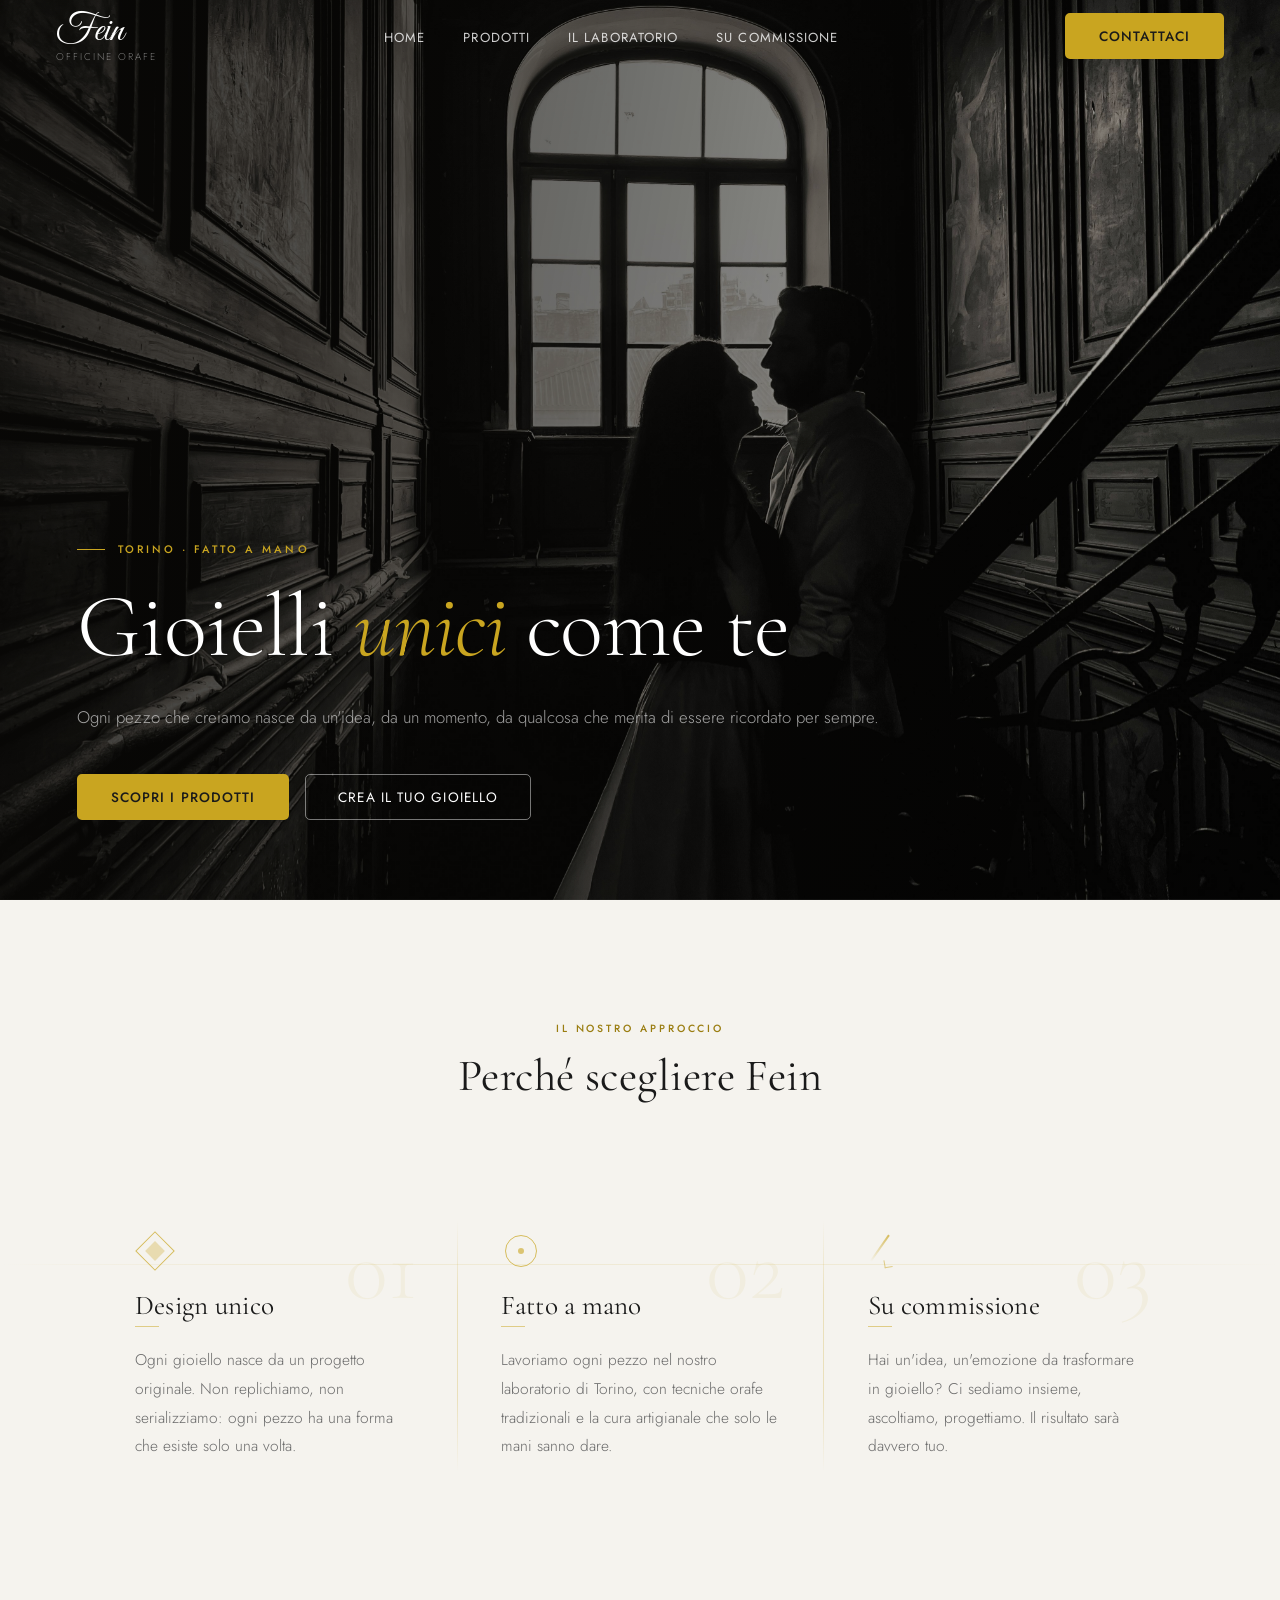
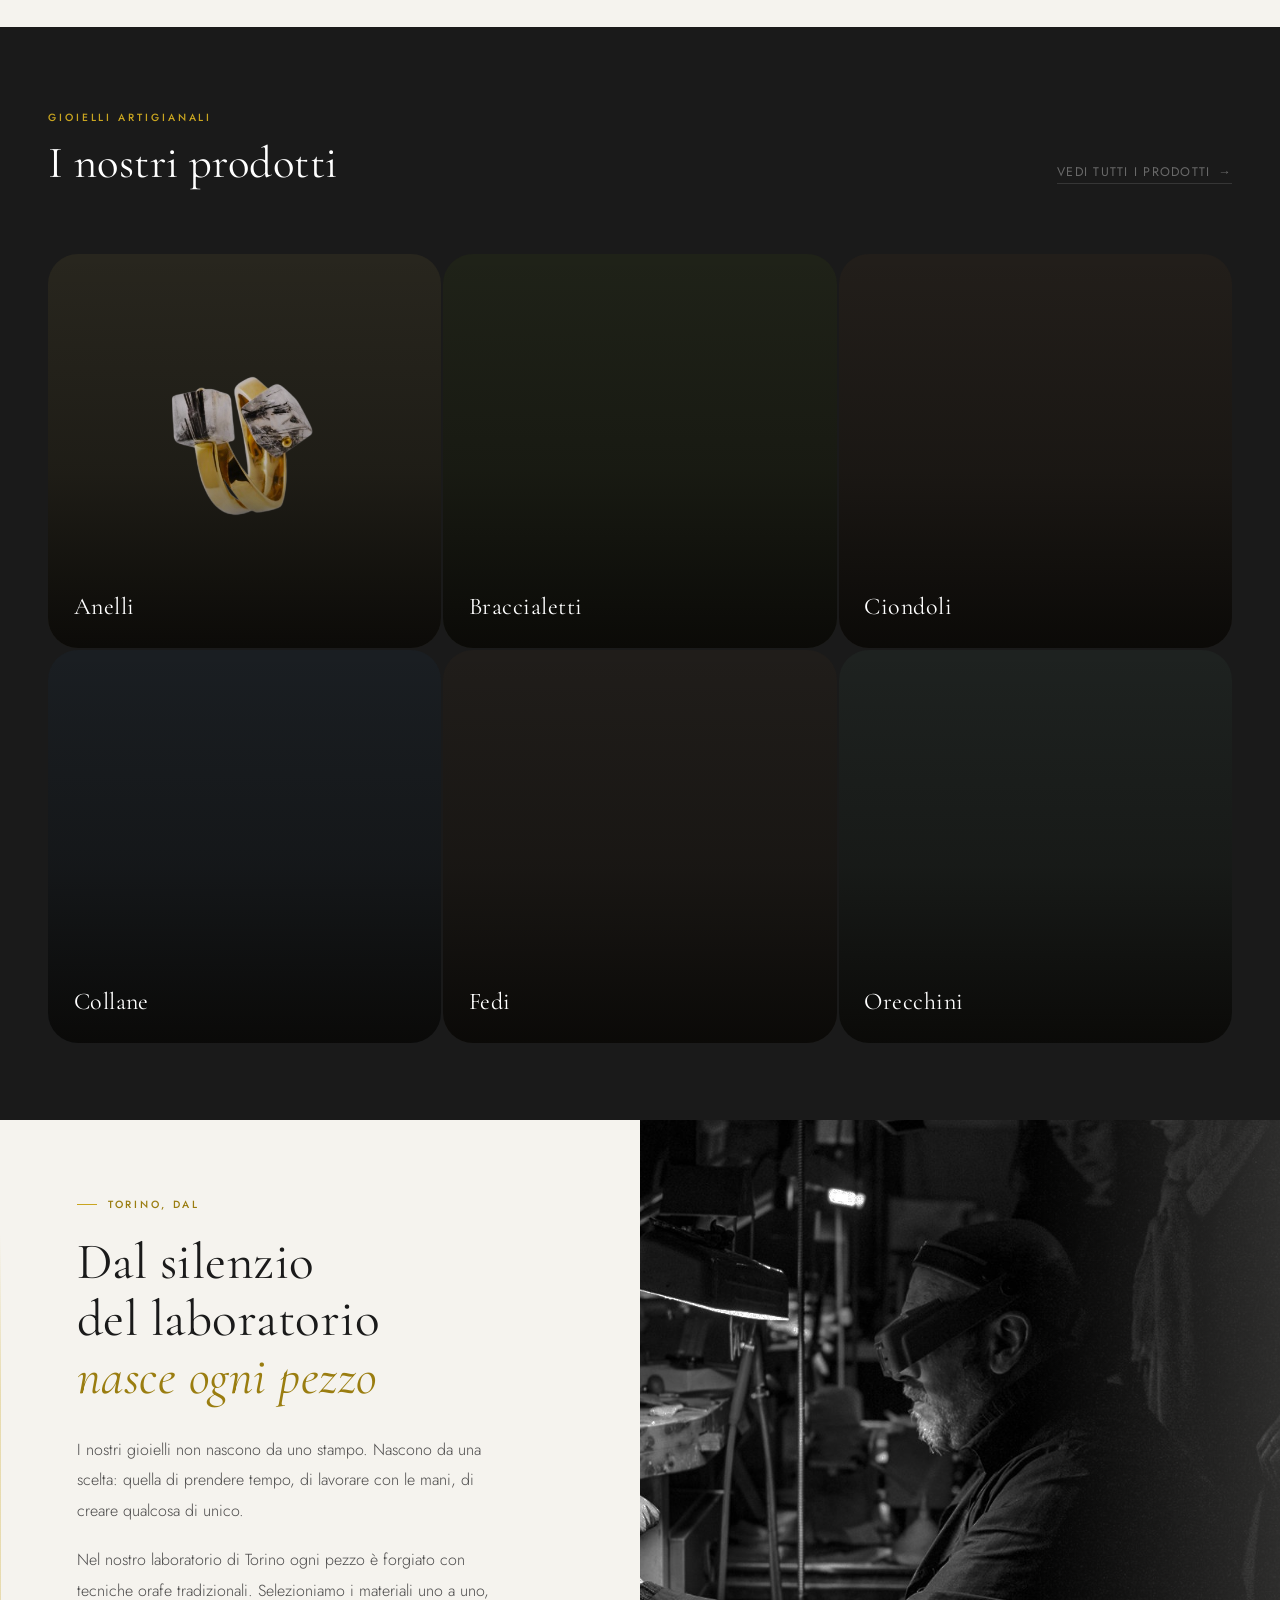
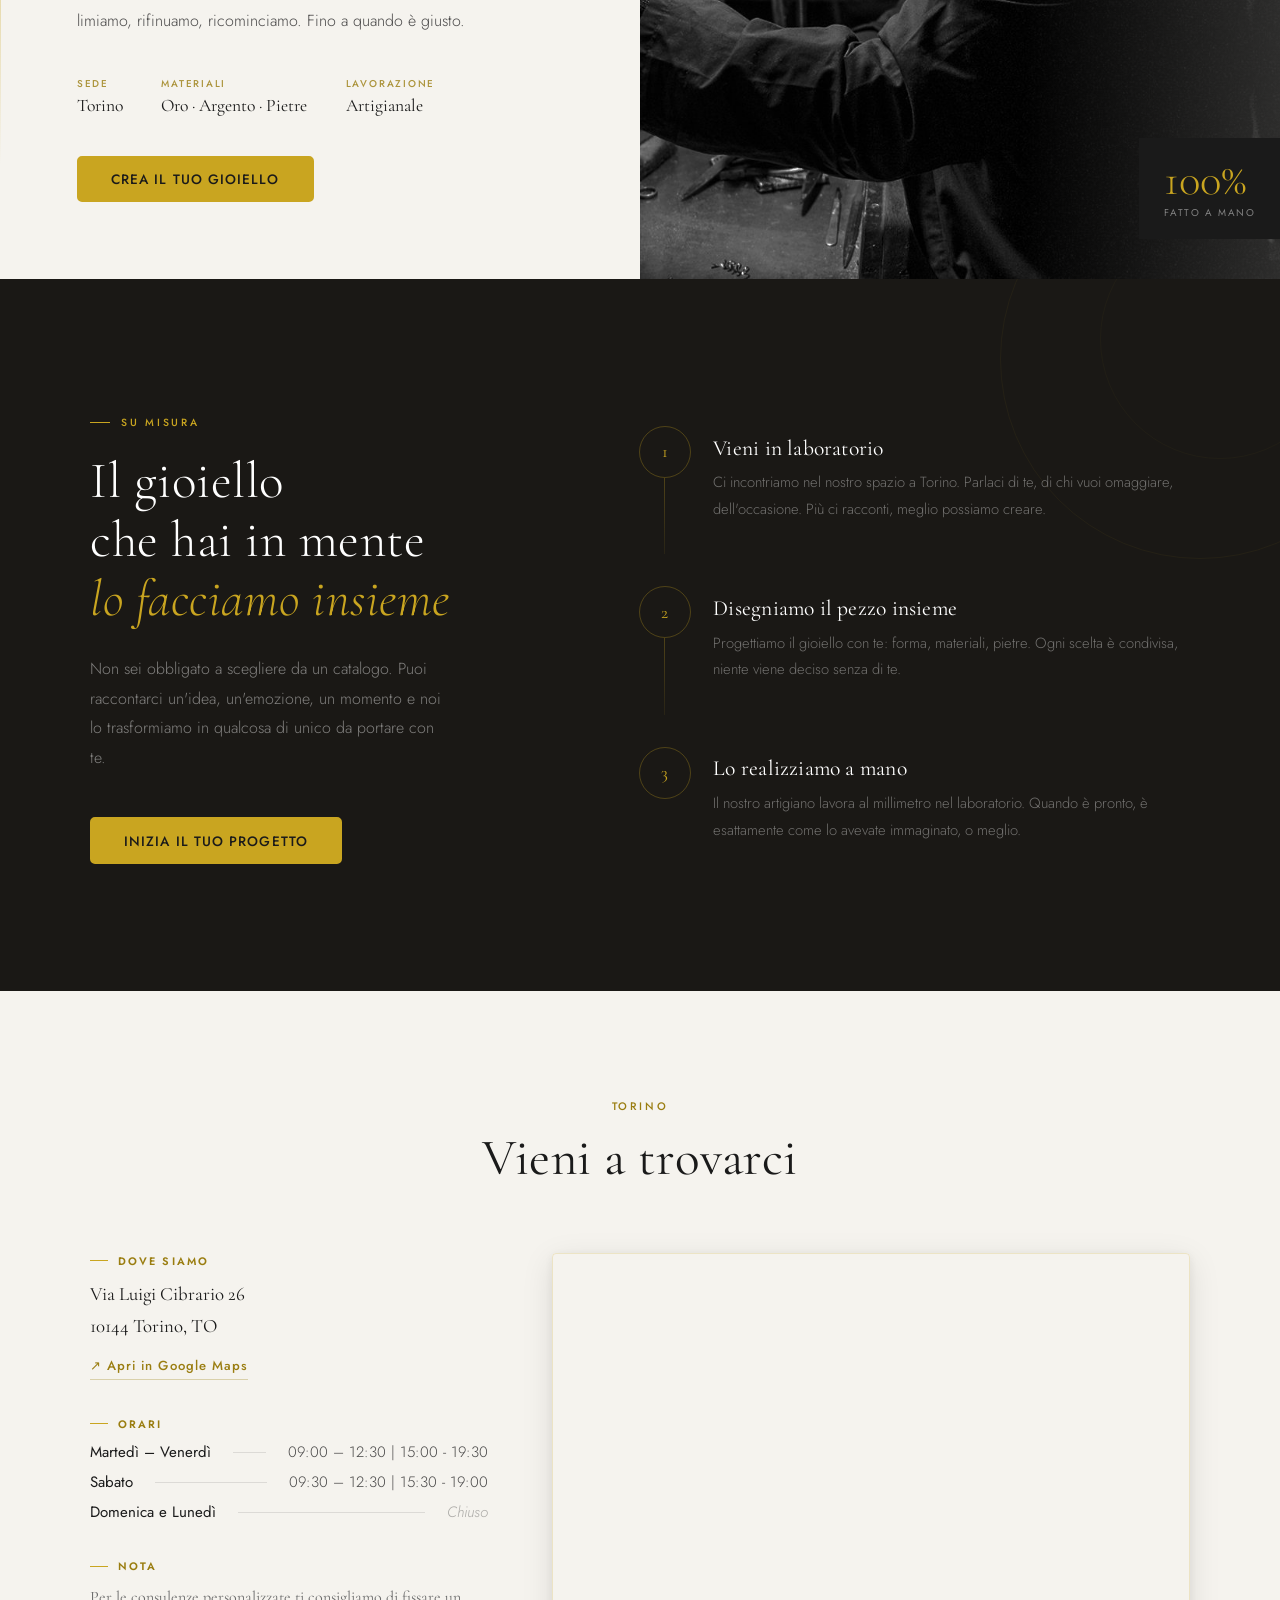
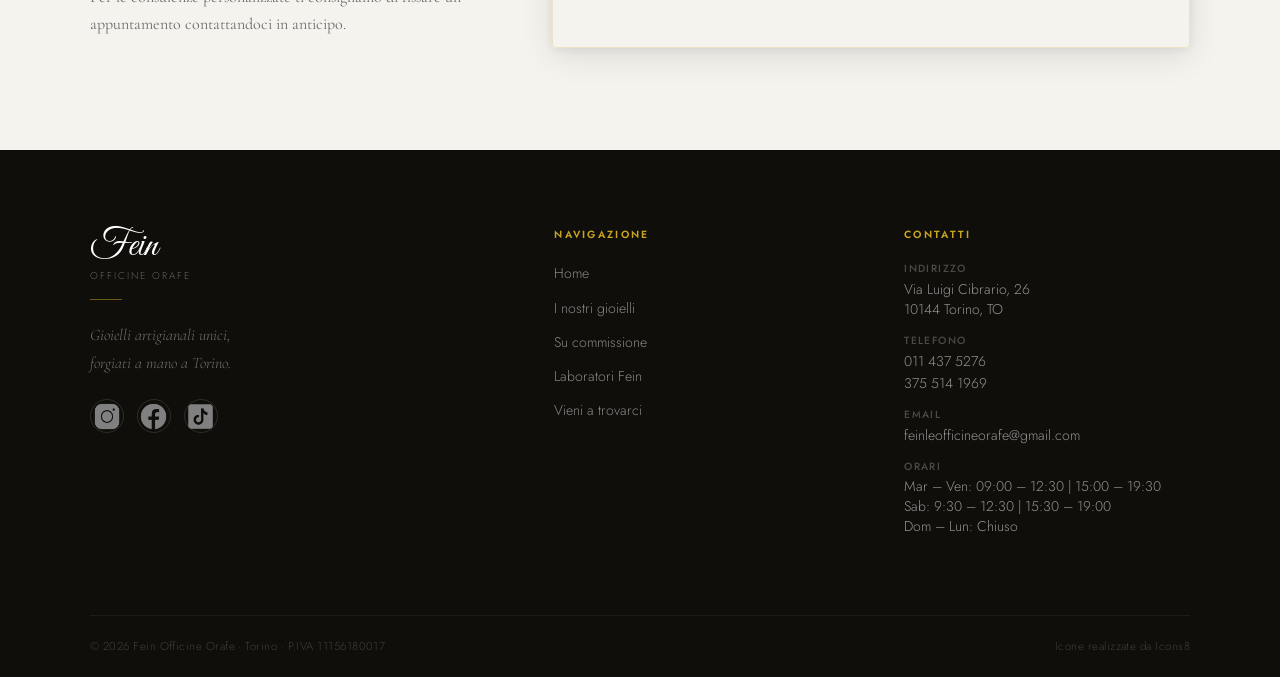
==== commit aa777436: "hero layouts adjustments" ====
--- a/index.html
+++ b/index.html
@@ -83,20 +83,6 @@
         </div>
       </div>
 
-      <!-- Decorazione geometrica laterale -->
-      <div class="hero__deco" aria-hidden="true">
-        <div class="hero__deco-ring hero__deco-ring--lg"></div>
-        <div class="hero__deco-ring hero__deco-ring--sm"></div>
-        <div class="hero__deco-line"></div>
-      </div>
-
-    </div>
-
-    <!-- Scroll indicator -->
-    <div class="hero__scroll" aria-hidden="true">
-      <span class="hero__scroll-line"></span>
-      <span class="hero__scroll-label">scorri</span>
-    </div>
 
   </section>
 
--- a/style.css
+++ b/style.css
@@ -2486,7 +2486,7 @@
   z-index: 3;
   width: 100%;
   margin: 0 auto;
-  padding: calc(var(--nav-h) + 4rem) clamp(1.5rem, 6vw, 5rem) 5rem;
+  padding: 0 clamp(1.5rem, 6vw, 5rem) 5rem;
 }
  
 .comm-hero__content {
@@ -3450,7 +3450,7 @@
   z-index: 3;
   width: 100%;
   margin: 0 auto;
-  padding: calc(var(--nav-h) + 2rem) clamp(1.5rem, 6vw, 5rem) 0;
+  padding: 0 clamp(1.5rem, 6vw, 5rem) 5rem;
   display: flex;
   flex-direction: column;
   justify-content: end;
@@ -3497,53 +3497,18 @@
   font-style: italic;
   color: var(--gold);
 }
- 
-/* Dati in basso */
-.lab-hero__data {
-  display: flex;
-  align-items: center;
-  gap: 0;
-  padding: 2rem 0;
-  border-top: 1px solid rgba(255,255,255,0.08);
-  animation: fadeUp 1s 0.45s cubic-bezier(0.22,1,0.36,1) both;
-  flex-wrap: wrap;
-}
- 
-.lab-hero__data-item {
-  display: flex;
-  flex-direction: column;
-  gap: 0.2rem;
-  padding: 0 clamp(1.5rem, 4vw, 3.5rem);
-}
- 
-.lab-hero__data-item:first-child {
-  padding-left: 0;
-}
- 
-.lab-hero__data-number {
-  font-family: var(--font-serif);
-  font-weight: 300;
-  font-size: clamp(1.6rem, 3.5vw, 2.4rem);
-  color: var(--gold);
-  line-height: 1;
-}
- 
-.lab-hero__data-label {
-  font-family: var(--font-sans);
-  font-size: 0.65rem;
-  font-weight: 300;
-  letter-spacing: 0.12em;
-  text-transform: uppercase;
-  color: rgba(255,255,255,0.35);
-}
- 
-.lab-hero__data-divider {
-  width: 1px;
-  height: 36px;
-  background: rgba(255,255,255,0.1);
-  flex-shrink: 0;
-}
- 
+
+.lab-hero__lead {
+  font-family: var(--font-sans);
+  font-weight: 300;
+  font-size: clamp(0.92rem, 1.6vw, 1.05rem);
+  line-height: 1.8;
+  color: rgba(255,255,255,0.58);
+  max-width: 840px;
+  margin-bottom: 2.8rem;
+  animation: fadeUp 1s 0.36s cubic-bezier(0.22,1,0.36,1) both;
+}
+
 /* ──────────────────────────────────────────
    LABORATORIO — STORIA
 ────────────────────────────────────────── */
